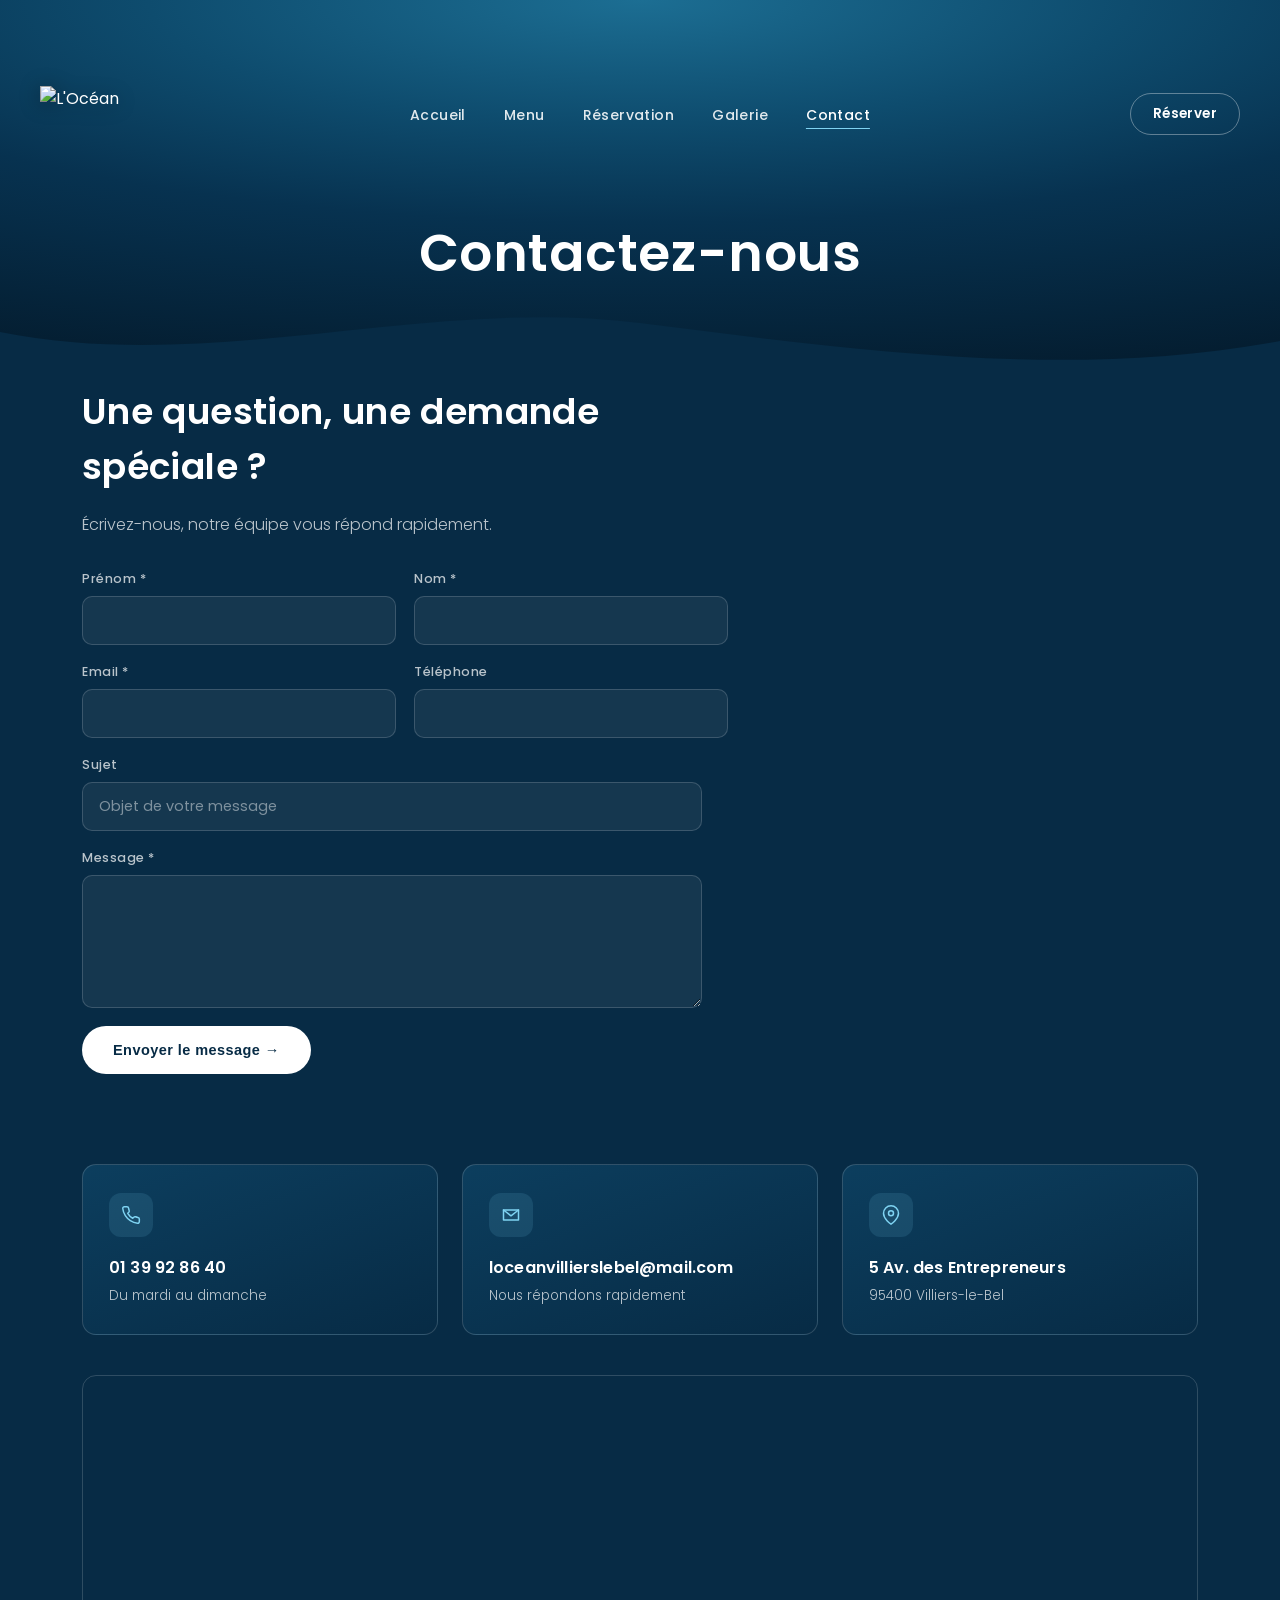
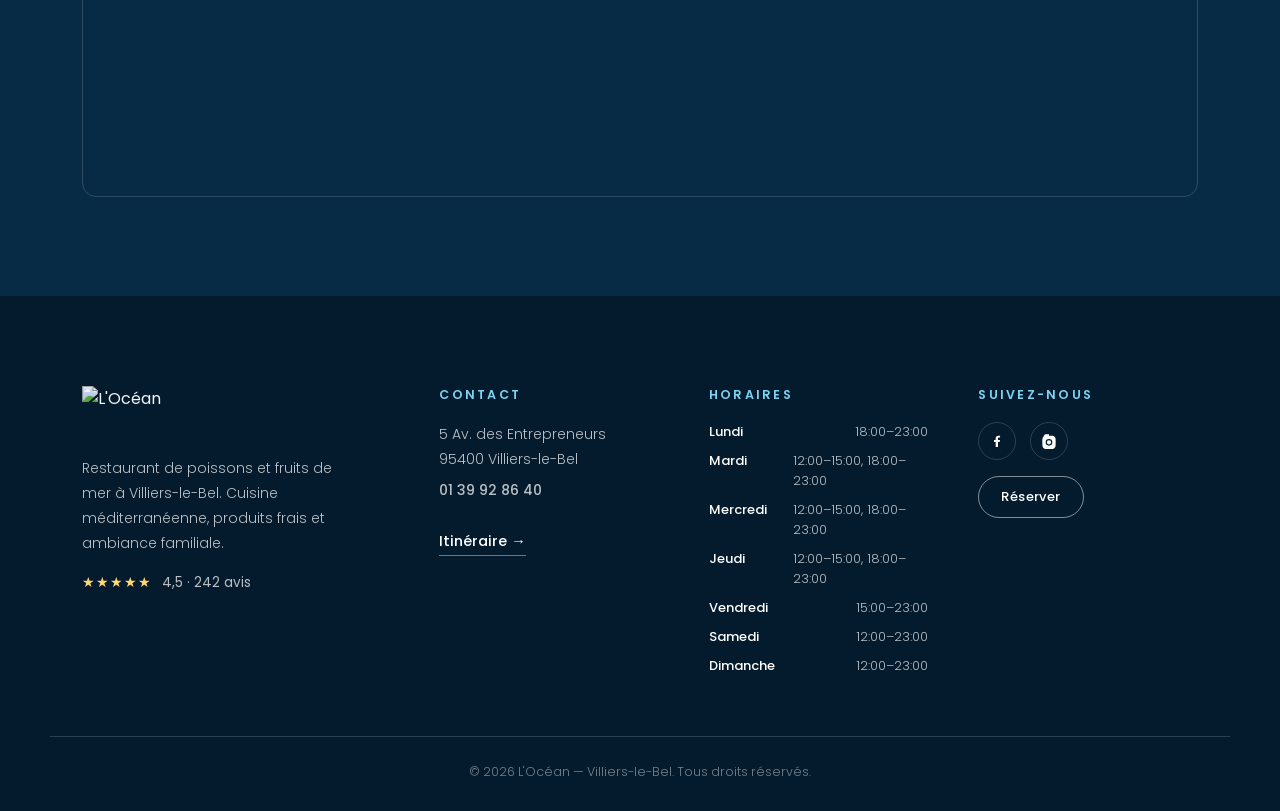
==== contact.html @ edd240ae "Add files via upload" ====
<!DOCTYPE html>
<html lang="fr">
<head>
<meta charset="UTF-8">
<meta name="viewport" content="width=device-width, initial-scale=1.0">
<title>Contact — L'Océan — Restaurant à Villiers-le-Bel</title>
<link rel="preconnect" href="https://fonts.googleapis.com">
<link rel="preconnect" href="https://fonts.gstatic.com" crossorigin>
<link href="https://fonts.googleapis.com/css2?family=Poppins:wght@300;400;500;600;700;800&display=swap" rel="stylesheet">
<link rel="stylesheet" href="style.css">
</head>
<body>

<section class="page-banner page-banner--nav">
	<nav class="navbar">
		<a href="index.html" class="brand">
			<img src="assets/logo.png" alt="L'Océan" class="brand-logo">
		</a>
		<button class="nav-toggle" id="navToggle" aria-label="Ouvrir le menu" aria-expanded="false">
			<span></span><span></span><span></span>
		</button>
		<ul class="nav-links" id="navLinks">
			<li><a href="index.html">Accueil</a></li>
			<li><a href="menu.html">Menu</a></li>
			<li><a href="reservation.html">Réservation</a></li>
			<li><a href="galerie.html">Galerie</a></li>
			<li><a href="contact.html" class="is-active">Contact</a></li>
		</ul>
		<a href="reservation.html" class="btn btn--ghost nav-cta">Réserver</a>
	</nav>

	<div class="container">
		<h1>Contactez-nous</h1>
	</div>
	<svg class="hero-wave" viewBox="0 0 1440 160" preserveAspectRatio="none" aria-hidden="true">
		<path d="M0,64 C240,140 480,0 720,48 C960,96 1200,150 1440,80 L1440,160 L0,160 Z"></path>
	</svg>
</section>

<section class="contact-section">
	<img src="assets/fish-contact.png" alt="" class="contact-fish-img" aria-hidden="true">

	<div class="container contact-wrap">
		<div class="contact-form-col">
			<h2>Une question, une demande spéciale ?</h2>
			<p class="lead">Écrivez-nous, notre équipe vous répond rapidement.</p>

			<form class="contact-form" id="contactForm">
				<div class="form-row">
					<div class="form-field">
						<label for="ctFirstName">Prénom *</label>
						<input type="text" id="ctFirstName" name="firstName" required>
					</div>
					<div class="form-field">
						<label for="ctLastName">Nom *</label>
						<input type="text" id="ctLastName" name="lastName" required>
					</div>
				</div>

				<div class="form-row">
					<div class="form-field">
						<label for="ctEmail">Email *</label>
						<input type="email" id="ctEmail" name="email" required>
					</div>
					<div class="form-field">
						<label for="ctPhone">Téléphone</label>
						<input type="tel" id="ctPhone" name="phone">
					</div>
				</div>

				<div class="form-field">
					<label for="ctSubject">Sujet</label>
					<input type="text" id="ctSubject" name="subject" placeholder="Objet de votre message">
				</div>

				<div class="form-field">
					<label for="ctMessage">Message *</label>
					<textarea id="ctMessage" name="message" rows="5" required></textarea>
				</div>

				<button type="submit" class="btn btn--solid">Envoyer le message →</button>
				<p class="form-note" id="contactNote" hidden>Merci, votre message a bien été envoyé.</p>
			</form>
		</div>
	</div>
</section>

<section class="contact-info">
	<div class="container">
		<div class="contact-info-grid">
			<div class="contact-info-card">
				<div class="contact-info-card__icon">
					<svg viewBox="0 0 24 24" fill="none" stroke="currentColor" stroke-width="1.8" stroke-linecap="round" stroke-linejoin="round"><path d="M22 16.92v3a2 2 0 0 1-2.18 2 19.79 19.79 0 0 1-8.63-3.07 19.5 19.5 0 0 1-6-6 19.79 19.79 0 0 1-3.07-8.67A2 2 0 0 1 4.11 2h3a2 2 0 0 1 2 1.72c.13.96.36 1.9.7 2.81a2 2 0 0 1-.45 2.11L8.09 9.91a16 16 0 0 0 6 6l1.27-1.27a2 2 0 0 1 2.11-.45c.91.34 1.85.57 2.81.7A2 2 0 0 1 22 16.92z"/></svg>
				</div>
				<h4><a href="tel:0139928640">01 39 92 86 40</a></h4>
				<p>Du mardi au dimanche</p>
			</div>

			<div class="contact-info-card">
				<div class="contact-info-card__icon">
					<svg viewBox="0 0 24 24" fill="none" stroke="currentColor" stroke-width="1.8" stroke-linecap="round" stroke-linejoin="round"><path d="M3 6h18v12H3z"/><path d="M3 6l9 7 9-7"/></svg>
				</div>
				<h4><a href="mailto:loceanvillierslebel@mail.com">loceanvillierslebel@mail.com</a></h4>
				<p>Nous répondons rapidement</p>
			</div>

			<div class="contact-info-card">
				<div class="contact-info-card__icon">
					<svg viewBox="0 0 24 24" fill="none" stroke="currentColor" stroke-width="1.8" stroke-linecap="round" stroke-linejoin="round"><path d="M21 10c0 7-9 13-9 13s-9-6-9-13a9 9 0 0 1 18 0z"/><circle cx="12" cy="10" r="3"/></svg>
				</div>
				<h4>5 Av. des Entrepreneurs</h4>
				<p>95400 Villiers-le-Bel</p>
			</div>
		</div>

		<div class="contact-map">
			<iframe
				src="https://www.google.com/maps?q=5+Av.+des+Entrepreneurs+95400+Villiers-le-Bel+L%27Oc%C3%A9an&output=embed"
				loading="lazy"
				referrerpolicy="no-referrer-when-downgrade"
				aria-label="Localisation de L'Océan sur Google Maps"></iframe>
		</div>
	</div>
</section>

<footer class="site-footer">
	<div class="wave-divider wave-divider--top" aria-hidden="true">
		<svg viewBox="0 0 1440 100" preserveAspectRatio="none"><path d="M0,40 C360,110 1080,-10 1440,60 L1440,100 L0,100 Z"></path></svg>
	</div>

	<div class="container footer-grid">
		<div class="footer-col footer-brand">
			<img src="assets/logo.png" alt="L'Océan" class="footer-logo">
			<p>Restaurant de poissons et fruits de mer à Villiers-le-Bel. Cuisine méditerranéenne, produits frais et ambiance familiale.</p>
			<div class="hero-rating hero-rating--footer">
				<span class="stars">★★★★★</span>
				<span>4,5 · 242 avis</span>
			</div>
		</div>

		<div class="footer-col">
			<h4>Contact</h4>
			<p>5 Av. des Entrepreneurs<br>95400 Villiers-le-Bel</p>
			<p><a href="tel:0139928640">01 39 92 86 40</a></p>
			<a class="link-arrow" href="https://www.google.com/maps/search/?api=1&query=5+Av.+des+Entrepreneurs+95400+Villiers-le-Bel+L%27Oc%C3%A9an" target="_blank" rel="noopener">Itinéraire →</a>
		</div>

		<div class="footer-col">
			<h4>Horaires</h4>
			<ul class="hours-list">
				<li><span>Lundi</span><span>18:00–23:00</span></li>
				<li><span>Mardi</span><span>12:00–15:00, 18:00–23:00</span></li>
				<li><span>Mercredi</span><span>12:00–15:00, 18:00–23:00</span></li>
				<li><span>Jeudi</span><span>12:00–15:00, 18:00–23:00</span></li>
				<li><span>Vendredi</span><span>15:00–23:00</span></li>
				<li><span>Samedi</span><span>12:00–23:00</span></li>
				<li><span>Dimanche</span><span>12:00–23:00</span></li>
			</ul>
		</div>

		<div class="footer-col">
			<h4>Suivez-nous</h4>
			<div class="social-row">
				<a href="https://www.facebook.com/p/Locean-Villiers-le-bel-100057273706252/?locale=fr_FR" target="_blank" rel="noopener" aria-label="Facebook">
					<svg viewBox="0 0 24 24" fill="currentColor"><path d="M13.5 21v-7.5h2.5l.5-3h-3V8.3c0-.87.24-1.46 1.5-1.46H16.6V4.14C16.3 4.1 15.3 4 14.1 4c-2.4 0-4.1 1.47-4.1 4.16V10.5H7.5v3H10V21h3.5z"/></svg>
				</a>
				<a href="https://www.instagram.com/locean.restaurant/?hl=fr" target="_blank" rel="noopener" aria-label="Instagram">
					<svg viewBox="0 0 24 24" fill="currentColor"><path d="M12 2c2.7 0 3.05.01 4.12.06 1.07.05 1.8.22 2.43.47.66.26 1.22.6 1.77 1.15.55.55.9 1.11 1.15 1.77.25.63.42 1.36.47 2.43.05 1.07.06 1.42.06 4.12s-.01 3.05-.06 4.12c-.05 1.07-.22 1.8-.47 2.43a4.9 4.9 0 0 1-1.15 1.77 4.9 4.9 0 0 1-1.77 1.15c-.63.25-1.36.42-2.43.47-1.07.05-1.42.06-4.12.06s-3.05-.01-4.12-.06c-1.07-.05-1.8-.22-2.43-.47a4.9 4.9 0 0 1-1.77-1.15 4.9 4.9 0 0 1-1.15-1.77c-.25-.63-.42-1.36-.47-2.43C2.01 15.05 2 14.7 2 12s.01-3.05.06-4.12c.05-1.07.22-1.8.47-2.43.26-.66.6-1.22 1.15-1.77A4.9 4.9 0 0 1 5.45.53C6.08.28 6.81.11 7.88.06 8.95.01 9.3 0 12 0zm0 5a5 5 0 1 0 0 10 5 5 0 0 0 0-10zm0 8.2a3.2 3.2 0 1 1 0-6.4 3.2 3.2 0 0 1 0 6.4zm5.2-8.4a1.2 1.2 0 1 1-2.4 0 1.2 1.2 0 0 1 2.4 0z" transform="translate(0 2)"/></svg>
				</a>
			</div>
			<a class="btn btn--outline btn--small" href="reservation.html">Réserver</a>
		</div>
	</div>

	<div class="footer-bottom container">
		<p>© 2026 L'Océan — Villiers-le-Bel. Tous droits réservés.</p>
	</div>
</footer>

<script src="script.js"></script>
</body>
</html>
---- style.css ----
/* =========================================================
   L'OCÉAN — Design tokens
   ========================================================= */
:root{
  --deep:        #041B2D;   /* fond le plus profond (footer) */
  --dark:        #072B45;   /* fond des sections */
  --mid:         #0C3E5E;   /* fond intermédiaire / cartes */
  --surface:     #124F78;   /* surfaces claires (bordures, cartes hover) */
  --line:        rgba(255,255,255,.16);
  --accent-glow: #7FD3F2;   /* lumière / reflet, utilisé avec parcimonie */
  --white:       #FFFFFF;
  --white-70:    rgba(255,255,255,.72);
  --white-45:    rgba(255,255,255,.45);

  --font: 'Poppins', -apple-system, sans-serif;

  --container: 1180px;
  --radius: 14px;
}

*{ box-sizing: border-box; }
html{ scroll-behavior: smooth; }
body{
  margin:0;
  font-family: var(--font);
  background: var(--dark);
  color: var(--white);
  -webkit-font-smoothing: antialiased;
  overflow-x: hidden;
}
img{ max-width:100%; display:block; }
a{ color: inherit; text-decoration:none; }
ul{ list-style:none; margin:0; padding:0; }
.container{ max-width: var(--container); margin: 0 auto; padding: 0 32px; }

h1,h2,h3,h4{ margin:0; font-weight:600; letter-spacing:.01em; }

.eyebrow{
  font-size: 12.5px;
  letter-spacing: .28em;
  text-transform: uppercase;
  color: var(--accent-glow);
  font-weight: 500;
  margin: 0 0 14px;
}
.eyebrow--center{ text-align:center; }
.center{ text-align:center; margin-left:auto; margin-right:auto; }

/* =========================================================
   BUTTONS
   ========================================================= */
.btn{
  display:inline-flex;
  align-items:center;
  justify-content:center;
  padding: 15px 30px;
  border-radius: 999px;
  font-size: 14.5px;
  font-weight: 600;
  letter-spacing: .03em;
  transition: transform .25s ease, background .25s ease, border-color .25s ease, box-shadow .25s ease;
  border: 1px solid transparent;
  white-space: nowrap;
}
.btn--solid{
  background: var(--white);
  color: var(--dark);
}
.btn--solid:hover{ transform: translateY(-2px); box-shadow: 0 10px 30px rgba(0,0,0,.25); }
.btn--outline{
  border-color: rgba(255,255,255,.5);
  color: var(--white);
}
.btn--outline:hover{ background: rgba(255,255,255,.1); border-color:#fff; }
.btn--ghost{
  border-color: rgba(255,255,255,.35);
  padding: 10px 22px;
  font-size: 13.5px;
}
.btn--ghost:hover{ background: rgba(255,255,255,.12); }
.btn--small{ padding: 10px 22px; font-size: 13px; margin-top: 16px; }

.link-arrow{
  display:inline-block;
  margin-top: 22px;
  font-weight: 600;
  font-size: 14.5px;
  color: var(--white);
  border-bottom: 1px solid rgba(255,255,255,.4);
  padding-bottom: 3px;
  transition: border-color .2s ease, opacity .2s ease;
}
.link-arrow:hover{ border-color: var(--accent-glow); color: var(--accent-glow); }

/* =========================================================
   HERO / SCÈNE MARINE ANIMÉE
   ========================================================= */
.hero{
  position: relative;
  min-height: 100svh;
  display:flex;
  flex-direction:column;
  justify-content:flex-start;
  overflow:hidden;
  background:
    radial-gradient(120% 70% at 50% 0%, #1C6E93 0%, #0E4C6E 32%, #073250 58%, #041D30 100%);
}

.ocean-scene{ position:absolute; inset:0; z-index:0; }

.hero-video{
  position:absolute; inset:0;
  width:100%; height:100%;
  object-fit: cover;
  object-position: center;
}

.hero-video-overlay{
  position:absolute; inset:0;
  background:
    linear-gradient(180deg, rgba(3,25,42,.35) 0%, rgba(4,27,45,.3) 35%, rgba(4,27,45,.6) 62%, var(--dark) 88%, var(--dark) 100%),
    linear-gradient(90deg, rgba(3,20,34,.35), rgba(3,20,34,0) 30%, rgba(3,20,34,0) 70%, rgba(3,20,34,.35));
}

.caustics{
  position:absolute; inset:0;
  background-image:
    radial-gradient(circle at 20% 30%, rgba(255,255,255,.06) 0, transparent 40%),
    radial-gradient(circle at 80% 20%, rgba(255,255,255,.05) 0, transparent 35%),
    radial-gradient(circle at 60% 60%, rgba(255,255,255,.04) 0, transparent 45%),
    radial-gradient(circle at 30% 80%, rgba(255,255,255,.05) 0, transparent 40%);
  background-size: 140% 140%;
  animation: causticsDrift 18s ease-in-out infinite alternate;
  opacity:.7;
  mix-blend-mode: screen;
}
@keyframes causticsDrift{
  0%{ background-position: 0% 0%, 100% 0%, 50% 100%, 0% 100%; }
  100%{ background-position: 10% 15%, 90% 10%, 55% 85%, 15% 90%; }
}

.bubbles{ position:absolute; inset:0; }
.bubbles span{
  position:absolute;
  bottom:-10%;
  width: 8px; height:8px;
  border-radius:50%;
  background: rgba(255,255,255,.35);
  box-shadow: inset -2px -2px 3px rgba(0,0,0,.08);
  animation: rise linear infinite;
}
.bubbles span:nth-child(1){ left:4%;  width:6px; height:6px; animation-duration: 13s; animation-delay: -2s; }
.bubbles span:nth-child(2){ left:12%; width:10px;height:10px;animation-duration: 17s; animation-delay: -6s; }
.bubbles span:nth-child(3){ left:20%; width:5px; height:5px; animation-duration: 11s; animation-delay: -1s; }
.bubbles span:nth-child(4){ left:28%; width:8px; height:8px; animation-duration: 15s; animation-delay: -8s; }
.bubbles span:nth-child(5){ left:35%; width:12px;height:12px;animation-duration: 19s; animation-delay: -3s; }
.bubbles span:nth-child(6){ left:43%; width:6px; height:6px; animation-duration: 12s; animation-delay: -10s; }
.bubbles span:nth-child(7){ left:50%; width:9px; height:9px; animation-duration: 16s; animation-delay: -5s; }
.bubbles span:nth-child(8){ left:58%; width:7px; height:7px; animation-duration: 14s; animation-delay: -7s; }
.bubbles span:nth-child(9){ left:65%; width:11px;height:11px;animation-duration: 18s; animation-delay: -4s; }
.bubbles span:nth-child(10){left:72%; width:5px; height:5px; animation-duration: 10s; animation-delay: -9s; }
.bubbles span:nth-child(11){left:79%; width:8px; height:8px; animation-duration: 15s; animation-delay: -1s; }
.bubbles span:nth-child(12){left:86%; width:6px; height:6px; animation-duration: 13s; animation-delay: -11s; }
.bubbles span:nth-child(13){left:93%; width:10px;height:10px;animation-duration: 17s; animation-delay: -6s; }
.bubbles span:nth-child(14){left:8%;  width:4px; height:4px; animation-duration: 9s;  animation-delay: -3s; }
.bubbles span:nth-child(15){left:47%; width:5px; height:5px; animation-duration: 20s; animation-delay: -12s;}
.bubbles span:nth-child(16){left:62%; width:6px; height:6px; animation-duration: 12s; animation-delay: -2s; }
.bubbles span:nth-child(17){left:90%; width:7px; height:7px; animation-duration: 16s; animation-delay: -8s; }
.bubbles span:nth-child(18){left:24%; width:9px; height:9px; animation-duration: 14s; animation-delay: -5s; }
@keyframes rise{
  0%{ transform: translateY(0) translateX(0); opacity:0; }
  10%{ opacity:.5; }
  90%{ opacity:.35; }
  100%{ transform: translateY(-110vh) translateX(20px); opacity:0; }
}

.hero-wave{
  position:absolute; left:0; right:0; bottom:-2px; width:100%; height:110px;
  fill: var(--dark);
}
.hero .hero-wave{ display:none; }

@media (prefers-reduced-motion: reduce){
  .caustics, .bubbles span{ animation: none; }
  .hero-video{ display:none; }
}

/* NAVBAR */
.navbar{
  position: relative;
  z-index: 5;
  display:flex;
  align-items:center;
  justify-content:space-between;
  padding: 22px 40px;
}
.brand-logo{ height: 56px; width:auto; filter: drop-shadow(0 2px 10px rgba(0,0,0,.35)); }
.nav-links{
  display:flex;
  gap: 38px;
  align-items:center;
  position:absolute;
  left:50%; transform:translateX(-50%);
}
.nav-links a{
  font-size: 14px;
  font-weight: 500;
  letter-spacing:.03em;
  opacity:.88;
  position:relative;
  padding-bottom:4px;
}
.nav-links a::after{
  content:'';
  position:absolute; left:0; right:0; bottom:0;
  height:1px; background: var(--white);
  transform: scaleX(0); transform-origin:left;
  transition: transform .25s ease;
}
.nav-links a:hover{ opacity:1; }
.nav-links a:hover::after{ transform: scaleX(1); }
.nav-links a.is-active{ opacity:1; }
.nav-links a.is-active::after{ transform: scaleX(1); background: var(--accent-glow); }

.nav-toggle{
  display:none;
  flex-direction:column;
  gap:5px;
  background:none;
  border:none;
  cursor:pointer;
  padding: 6px;
}
.nav-toggle span{ width:24px; height:2px; background:#fff; border-radius:2px; }

/* HERO CONTENT */
.hero-content{
  position:relative; z-index:4;
  flex:1;
  display:flex;
  flex-direction:column;
  align-items:center;
  justify-content:center;
  text-align:center;
  padding: 30px 24px 100px;
}
.hero-content h1{
  font-size: clamp(34px, 5.6vw, 64px);
  line-height:1.12;
  font-weight: 600;
  max-width: 900px;
  margin: 0 0 22px;
  text-shadow: 0 4px 30px rgba(0,0,0,.25);
}
.hero-text{
  max-width: 560px;
  font-size: 16.5px;
  line-height:1.7;
  color: var(--white-70);
  font-weight:300;
  margin: 0 0 34px;
}
.hero-actions{ display:flex; gap:16px; flex-wrap:wrap; justify-content:center; margin-bottom: 30px; }
.hero-rating{
  display:flex; align-items:center; gap:10px;
  font-size: 13.5px;
  color: var(--white-70);
  font-weight:400;
}
.hero-rating .stars{ color:#FFD873; letter-spacing:1px; font-size:14px; }
.hero-rating .dot{ opacity:.5; }

.scroll-cue{
  position:absolute; bottom:28px; left:50%; transform:translateX(-50%);
  z-index:4;
  width:26px; height:42px;
  border:2px solid rgba(255,255,255,.5);
  border-radius:20px;
}
.scroll-cue span{
  position:absolute; top:8px; left:50%; transform:translateX(-50%);
  width:4px; height:4px; border-radius:50%; background:#fff;
  animation: scrollDot 1.8s ease-in-out infinite;
}
@keyframes scrollDot{
  0%{ transform: translate(-50%,0); opacity:1; }
  70%{ opacity:0; }
  100%{ transform: translate(-50%,14px); opacity:0; }
}

/* =========================================================
   DÉCOUVRIR
   ========================================================= */
.discover{ background: var(--dark); margin-top:-2px; padding: 90px 0 100px; }

.discover__intro{
  position:relative;
  text-align:center;
  max-width: 720px;
  margin: 0 auto 64px;
}
.discover__intro h2{ font-size: clamp(26px,3.4vw,38px); }
.discover__text{ margin-top: 16px; }

/* poissons décoratifs */
.discover__fish{
  position:absolute;
  width:auto;
  filter: drop-shadow(0 14px 24px rgba(0,0,0,.4));
}
.discover__fish--1{ height:104px; top:-62px; left:-108px; transform: rotate(-6deg); }
.discover__fish--2{ height:62px; top:60px; left:-134px; transform: rotate(4deg); }
.discover__fish--3{ height:128px; top:-54px; right:-108px; transform: rotate(6deg) scaleX(-1); }

.discover-grid{
  display:grid;
  grid-template-columns: repeat(3, 1fr);
  gap: 26px;
}
.discover-card{
  position:relative;
  display:flex;
  align-items:flex-end;
  aspect-ratio: 4/3.4;
  border-radius: var(--radius);
  overflow:hidden;
  background: linear-gradient(160deg, var(--mid), var(--dark));
  border: 1px dashed rgba(255,255,255,.25);
  box-shadow: 0 25px 50px -15px rgba(0,0,0,.5);
  transition: transform .3s ease, border-color .3s ease;
}
.discover-card:hover{ transform: translateY(-4px); border-color: rgba(255,255,255,.5); }
.discover-card__label{
  position:relative;
  z-index:1;
  padding: 22px 22px;
  font-size: 16px;
  font-weight: 600;
  color: #fff;
}

/* =========================================================
   WAVE DIVIDERS
   ========================================================= */
.wave-divider{ position:relative; line-height:0; margin-top:-1px; }
.wave-divider svg{ width:100%; height:70px; display:block; }
.wave-divider--top svg{ fill: var(--dark); }

/* =========================================================
   ABOUT / SPLIT
   ========================================================= */
.about{ background: var(--dark); padding-top: 10px; }
.about__intro{ text-align:center; max-width: 820px; padding-top: 30px; padding-bottom: 70px; }
.about__intro h2{ font-size: clamp(26px,3.4vw,38px); margin-bottom:22px; }
.lead{ font-size:16px; line-height:1.85; color: var(--white-70); font-weight:300; }

.split{
  display:grid;
  grid-template-columns: 1.05fr .95fr .8fr;
  gap: 50px;
  align-items:start;
  padding-bottom: 110px;
}
.split__media img{
  border-radius: var(--radius);
  width:100%;
  aspect-ratio: 4/3.1;
  object-fit:cover;
  box-shadow: 0 30px 60px -20px rgba(0,0,0,.5);
}
.split__caption{ font-size:13px; color: var(--white-45); margin-top:14px; font-weight:300; }

.split__text h3{ font-size: 22px; margin-bottom:18px; }
.split__text p{ font-size:15px; line-height:1.8; color: var(--white-70); font-weight:300; margin:0 0 16px; }

.split__info{
  background: linear-gradient(160deg, var(--mid), var(--dark));
  border: 1px solid var(--line);
  border-radius: var(--radius);
  padding: 34px 30px;
  display:flex;
  flex-direction:column;
  gap: 28px;
}
.info-block h4{
  font-size: 12.5px;
  letter-spacing:.18em;
  text-transform:uppercase;
  color: var(--accent-glow);
  margin-bottom: 12px;
  font-weight:600;
}
.info-block p{ margin:0 0 6px; font-size:14px; color: var(--white-70); font-weight:300; }
.info-phone{ font-size:17px; font-weight:600; color:#fff; }
.tag-list{ display:flex; flex-direction:column; gap:8px; }
.tag-list li{ font-size:14px; color: var(--white-70); font-weight:300; padding-left:18px; position:relative; }
.tag-list li::before{ content:'—'; position:absolute; left:0; color: var(--accent-glow); }

.social-row{ display:flex; gap:14px; }
.social-row a{
  width:38px; height:38px;
  display:flex; align-items:center; justify-content:center;
  border:1px solid var(--line);
  border-radius:50%;
  transition: background .2s ease, transform .2s ease;
}
.social-row a svg{ width:16px; height:16px; }
.social-row a:hover{ background: rgba(255,255,255,.12); transform: translateY(-2px); }

/* =========================================================
   FORMULAIRES (réservation / contact)
   ========================================================= */
.form-row{ display:grid; grid-template-columns: 1fr 1fr; gap:18px; }
.form-row--3{ grid-template-columns: 1fr 1fr 1fr; }
.form-field{ display:flex; flex-direction:column; gap:8px; margin-bottom:18px; }
.form-field label{
  font-size: 12.5px;
  letter-spacing:.04em;
  color: var(--white-70);
  font-weight:500;
}
.form-field input,
.form-field select,
.form-field textarea{
  background: rgba(255,255,255,.06);
  border: 1px solid var(--line);
  border-radius: 10px;
  padding: 13px 16px;
  color: #fff;
  font-family: var(--font);
  font-size: 14.5px;
  outline: none;
  transition: border-color .2s ease, background .2s ease;
}
.form-field input::placeholder,
.form-field textarea::placeholder{ color: var(--white-45); }
.form-field input:focus,
.form-field select:focus,
.form-field textarea:focus{ border-color: var(--accent-glow); background: rgba(255,255,255,.09); }
.form-field textarea{ resize: vertical; min-height: 100px; }
.form-field select{ appearance: none; cursor:pointer; }
.form-field select option{ background: var(--mid); color:#fff; }
.form-note{ margin-top:16px; font-size:14px; color: var(--accent-glow); font-weight:500; }
.form-note[hidden]{ display:none; }

/* =========================================================
   RÉSERVATION (page dédiée)
   ========================================================= */
.reservation-page{ position:relative; background: var(--dark); padding: 70px 0 20px; overflow:hidden; }
.reservation-intro{ max-width:640px; margin:0 auto 44px; position:relative; z-index:1; }
.reservation-intro h2{ font-size: clamp(26px,3.2vw,36px); margin: 10px 0 16px; }
.reservation-form{
  position:relative; z-index:1;
  max-width: 820px;
  margin: 0 auto;
  background: linear-gradient(160deg, var(--mid), var(--dark));
  border: 1px solid var(--line);
  border-radius: var(--radius);
  padding: 40px;
}
.reservation-submit{ width:100%; margin-top:6px; }

.contact-strip-section{ background: var(--dark); }

/* =========================================================
   CONTACT
   ========================================================= */
.contact-section{ position:relative; background: var(--dark); padding-bottom: 50px; overflow:hidden; }
.contact-wrap{ position:relative; z-index:1; }
.contact-form-col{ max-width: 620px; }
.contact-form-col h2{ font-size: clamp(26px,3.2vw,36px); margin: 0 0 14px; }
.contact-form-col .lead{ margin-bottom: 30px; }

/* bloc infos (téléphone / email / adresse) + carte */
.contact-info{ background: var(--dark); padding: 40px 0 100px; }
.contact-info-grid{
  display:grid;
  grid-template-columns: repeat(3, 1fr);
  gap: 24px;
  margin-bottom: 40px;
}
.contact-info-card{
  background: linear-gradient(160deg, var(--mid), var(--dark));
  border: 1px solid var(--line);
  border-radius: var(--radius);
  padding: 28px 26px;
}
.contact-info-card__icon{
  width:44px; height:44px;
  border-radius:12px;
  display:flex; align-items:center; justify-content:center;
  background: rgba(127,211,242,.12);
  margin-bottom: 18px;
}
.contact-info-card__icon svg{ width:20px; height:20px; color: var(--accent-glow); }
.contact-info-card h4{ font-size:16px; margin:0 0 6px; font-weight:600; }
.contact-info-card h4 a{ color:#fff; }
.contact-info-card h4 a:hover{ color: var(--accent-glow); }
.contact-info-card p{ margin:0; font-size:13.5px; color: var(--white-70); font-weight:300; }

.contact-map{
  border-radius: var(--radius);
  overflow:hidden;
  border: 1px solid var(--line);
}
.contact-map iframe{
  display:block;
  width:100%;
  height:420px;
  border:0;
  filter: invert(92%) hue-rotate(180deg) contrast(90%) brightness(95%);
}

/* poisson décoratif, collé au bord droit de la section */
.contact-fish-img{
  position:absolute;
  right:0;
  top:50%;
  transform: translateY(-50%);
  height: 78%;
  max-height: 560px;
  width:auto;
  pointer-events:none;
  user-select:none;
}

/* =========================================================
   GALERIE
   ========================================================= */
.gallery{ background: var(--dark); padding-bottom: 100px; }
.gallery h2{ font-size: clamp(24px,3vw,34px); margin-bottom: 46px; }
.gallery-grid{
  display:grid;
  grid-template-columns: repeat(3, 1fr);
  gap: 26px;
}
.gallery-grid figure{ margin:0; cursor: zoom-in; }
.gallery-grid img{
  border-radius: var(--radius);
  aspect-ratio: 3/3.6;
  object-fit:cover;
  width:100%;
  transition: transform .5s ease;
}
.gallery-grid figure:hover img{ transform: scale(1.04); }
.gallery-grid figcaption{
  margin-top:14px;
  font-size:13.5px;
  color: var(--white-70);
  font-weight:300;
  text-align:center;
}

/* lightbox */
.lightbox{
  position:fixed; inset:0; z-index:100;
  display:flex; align-items:center; justify-content:center;
  padding: 60px 24px;
  background: rgba(2,14,24,.92);
  opacity:0; pointer-events:none;
  transition: opacity .25s ease;
}
.lightbox.is-open{ opacity:1; pointer-events:auto; }
.lightbox__img{
  max-width:min(880px,88vw);
  max-height:80vh;
  border-radius: var(--radius);
  box-shadow: 0 30px 80px rgba(0,0,0,.6);
}
.lightbox__caption{
  position:absolute; bottom:30px; left:50%; transform:translateX(-50%);
  font-size:13.5px; color: var(--white-70);
}
.lightbox__close,
.lightbox__prev,
.lightbox__next{
  position:absolute;
  width:44px; height:44px;
  border-radius:50%;
  border:1px solid rgba(255,255,255,.4);
  background: rgba(255,255,255,.08);
  color:#fff;
  font-size:20px;
  display:flex; align-items:center; justify-content:center;
  cursor:pointer;
  transition: background .2s ease;
}
.lightbox__close:hover,
.lightbox__prev:hover,
.lightbox__next:hover{ background: rgba(255,255,255,.18); }
.lightbox__close{ top:24px; right:24px; }
.lightbox__prev,
.lightbox__next{ top:50%; transform: translateY(-50%); }
.lightbox__prev{ left:20px; }
.lightbox__next{ right:20px; }

/* =========================================================
   FOOTER
   ========================================================= */
.site-footer{ background: var(--deep); padding-bottom: 30px; }
.site-footer .wave-divider--top svg{ fill: var(--deep); }

.footer-grid{
  display:grid;
  grid-template-columns: 1.4fr 1fr 1fr 1fr;
  gap: 50px;
  padding-top: 20px;
  padding-bottom: 60px;
  border-bottom: 1px solid var(--line);
}
.footer-logo{ height:52px; width:auto; margin-bottom:18px; opacity:.95; }
.footer-brand p{ font-size:14px; color: var(--white-45); line-height:1.7; font-weight:300; max-width:280px; }
.hero-rating--footer{ margin-top:16px; }

.footer-col h4{
  font-size: 12.5px;
  letter-spacing:.18em;
  text-transform:uppercase;
  color: var(--accent-glow);
  margin-bottom: 18px;
  font-weight:600;
}
.footer-col p{ font-size:14px; color: var(--white-70); line-height:1.8; font-weight:300; margin:0 0 6px; }
.footer-col a{ font-weight:500; }
.footer-col a:hover{ color: var(--accent-glow); }

.hours-list{ display:flex; flex-direction:column; gap:9px; }
.hours-list li{ display:flex; justify-content:space-between; gap: 14px; font-size:13px; color: var(--white-70); font-weight:300; }
.hours-list li span:first-child{ color:#fff; font-weight:500; min-width:70px; }

.footer-bottom{ padding-top: 26px; text-align:center; }
.footer-bottom p{ font-size:12.5px; color: var(--white-45); font-weight:300; margin:0; }

/* =========================================================
   PAGE MENU
   ========================================================= */
.menu-page{ background: var(--dark); padding: 90px 0 100px; }
.menu-page__intro{ max-width:720px; margin:0 auto 60px; }
.menu-categories{
  display:grid;
  grid-template-columns: 1fr 1fr;
  gap: 30px;
  margin-bottom: 60px;
}
.menu-cat{
  background: linear-gradient(160deg, var(--mid), var(--dark));
  border: 1px solid var(--line);
  border-radius: var(--radius);
  padding: 32px 30px;
}
.menu-cat h3{ font-size: 19px; margin: 0 0 6px; }
.menu-cat__tag{ font-size:12px; letter-spacing:.1em; text-transform:uppercase; color: var(--accent-glow); font-weight:600; margin: 0 0 18px; }
.menu-cat ul{ display:flex; flex-direction:column; gap:13px; }
.menu-cat li{
  display:flex;
  justify-content:space-between;
  gap: 16px;
  font-size:14.5px;
  color: var(--white-70);
  font-weight:300;
  padding-bottom:13px;
  border-bottom: 1px dashed var(--line);
}
.menu-cat li:last-child{ border-bottom:none; padding-bottom:0; }
.menu-cat li span:first-child{ color:#fff; font-weight:500; }
.menu-cat li span:last-child{ white-space:nowrap; color: var(--white-45); font-size:13px; }
.menu-note{
  text-align:center;
  max-width:600px;
  margin:0 auto;
  padding: 34px 30px;
  background: rgba(255,255,255,.04);
  border: 1px solid var(--line);
  border-radius: var(--radius);
}
.menu-note p{ margin:0 0 16px; font-size:14.5px; color: var(--white-70); font-weight:300; }

/* =========================================================
   SITE-HEADER + PAGE-BANNER (pages secondaires)
   ========================================================= */
.site-header{ background: var(--deep); border-bottom: 1px solid var(--line); }
.site-header .navbar{ padding: 18px 40px; }

/* navbar transparente, superposée à la bannière (comme sur l'accueil) */
.page-banner--nav{ padding-top:0; }
.page-banner--nav .navbar{ position:relative; z-index:5; padding: 22px 40px; }
.page-banner--nav .container{ padding-top: 50px; }

.page-banner{
  position:relative;
  overflow:hidden;
  text-align:center;
  padding: 64px 0 92px;
  background: radial-gradient(120% 100% at 50% 0%, #1C6E93 0%, #0E4C6E 32%, #073250 58%, #041D30 100%);
}
.page-banner .hero-wave{ position:absolute; left:0; right:0; bottom:-2px; width:100%; height:90px; fill: var(--dark); z-index:1; }
.breadcrumb{
  position:relative; z-index:2;
  font-size:13px;
  color: var(--white-45);
  margin: 0 0 14px;
  letter-spacing:.03em;
}
.breadcrumb a{ color: var(--white-70); }
.breadcrumb a:hover{ color: var(--accent-glow); }
.breadcrumb span{ margin: 0 8px; opacity:.5; }
.page-banner h1{ position:relative; z-index:2; font-size: clamp(32px,5vw,52px); }

/* poissons décoratifs en fond de page (réservation) */
.page-fish{
  position:absolute;
  top:0; bottom:0;
  width: 360px;
  max-width: 30vw;
  object-fit: contain;
  object-position: top center;
  opacity:.12;
  pointer-events:none;
  z-index:0;
}
.page-fish--left{ left:-40px; }
.page-fish--right{ right:-40px; transform: scaleX(-1); }

/* mini bloc "nous contacter" (bas de page réservation) */
.contact-strip{
  display:grid;
  grid-template-columns: repeat(3, 1fr);
  gap: 30px;
  text-align:center;
  padding: 70px 0 100px;
}
.contact-strip__item{ display:flex; flex-direction:column; align-items:center; gap:14px; }
.contact-strip__icon{
  width:56px; height:56px;
  border-radius:50%;
  display:flex; align-items:center; justify-content:center;
  background: linear-gradient(160deg, var(--mid), var(--dark));
  border: 1px solid var(--line);
}
.contact-strip__icon svg{ width:22px; height:22px; color: var(--accent-glow); }
.contact-strip h4{ font-size:15px; margin:0; }
.contact-strip p{ margin:0; font-size:14px; color: var(--white-70); font-weight:300; }
.contact-strip a{ color: var(--white-70); }
.contact-strip a:hover{ color: var(--accent-glow); }

/* =========================================================
   RESPONSIVE
   ========================================================= */
@media (max-width: 980px){
  .split{ grid-template-columns: 1fr; }
  .footer-grid{ grid-template-columns: 1fr 1fr; }
  .discover__fish{ display:none; }
  .contact-fish-img{ display:none; }
  .page-fish{ display:none; }
  .contact-strip{ grid-template-columns: 1fr; gap: 40px; }
  .menu-categories{ grid-template-columns: 1fr; }
}

@media (max-width: 760px){
  .navbar{ padding: 18px 20px; }
  .brand-logo{ height:46px; }
  .nav-toggle{ display:flex; }
  .nav-links{
    position:fixed; top:0; right:0;
    height:100vh; width: min(78vw, 320px);
    background: var(--deep);
    flex-direction:column;
    justify-content:center;
    gap: 28px;
    transform: translateX(100%);
    transition: transform .35s ease;
    z-index: 20;
  }
  .nav-links.is-open{ transform: translateX(0); }
  .nav-cta{ display:none; }
  .hero-content{ padding: 20px 20px 90px; }
  .hero-actions{ flex-direction:column; width:100%; }
  .hero-actions .btn{ width:100%; }
  .discover-grid{ grid-template-columns: 1fr; }
  .gallery-grid{ grid-template-columns: 1fr; }
  .footer-grid{ grid-template-columns: 1fr; gap:36px; }
  .container{ padding: 0 22px; }
  .form-row,
  .form-row--3{ grid-template-columns: 1fr; }
  .reservation-form{ padding: 26px 22px; }
  .lightbox__prev,
  .lightbox__next{ width:38px; height:38px; font-size:16px; }
  .lightbox__prev{ left:10px; }
  .lightbox__next{ right:10px; }
  .site-header .navbar{ padding: 18px 20px; }
  .page-banner{ padding: 46px 0 70px; }
}
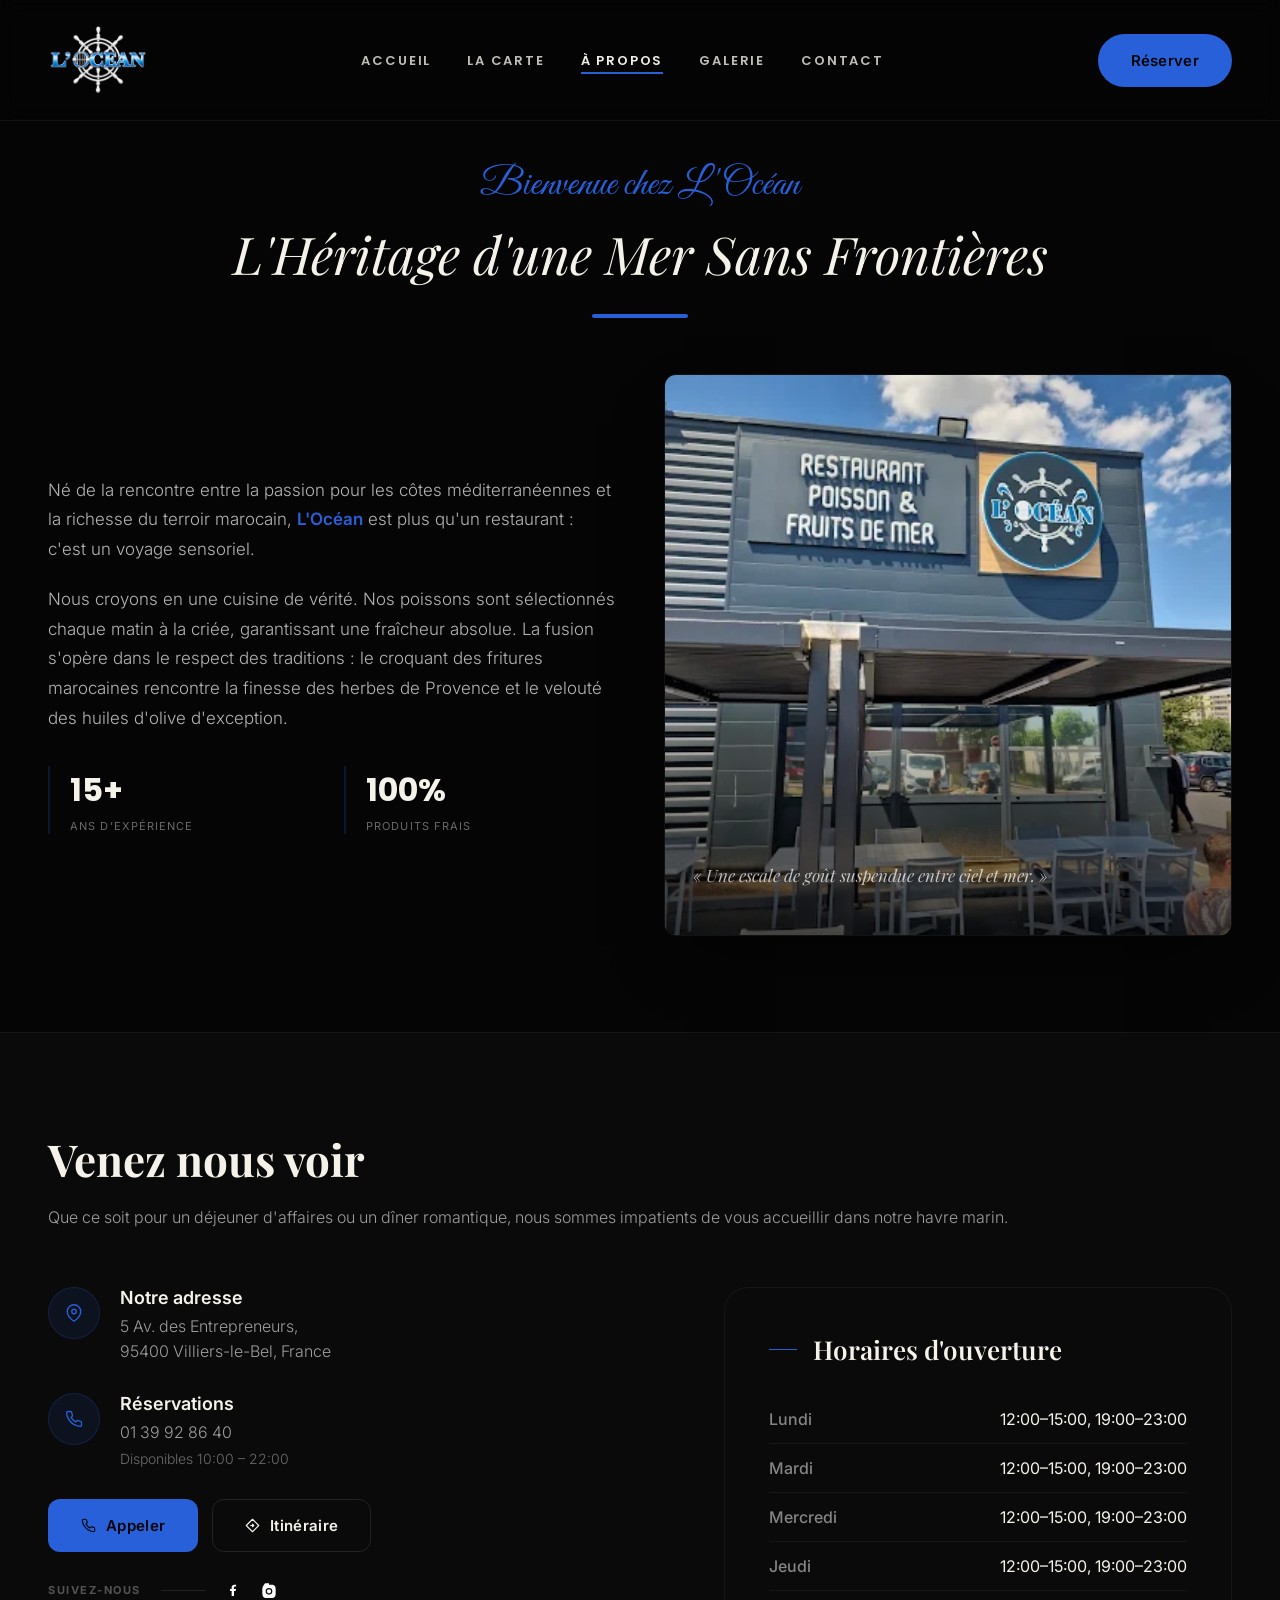
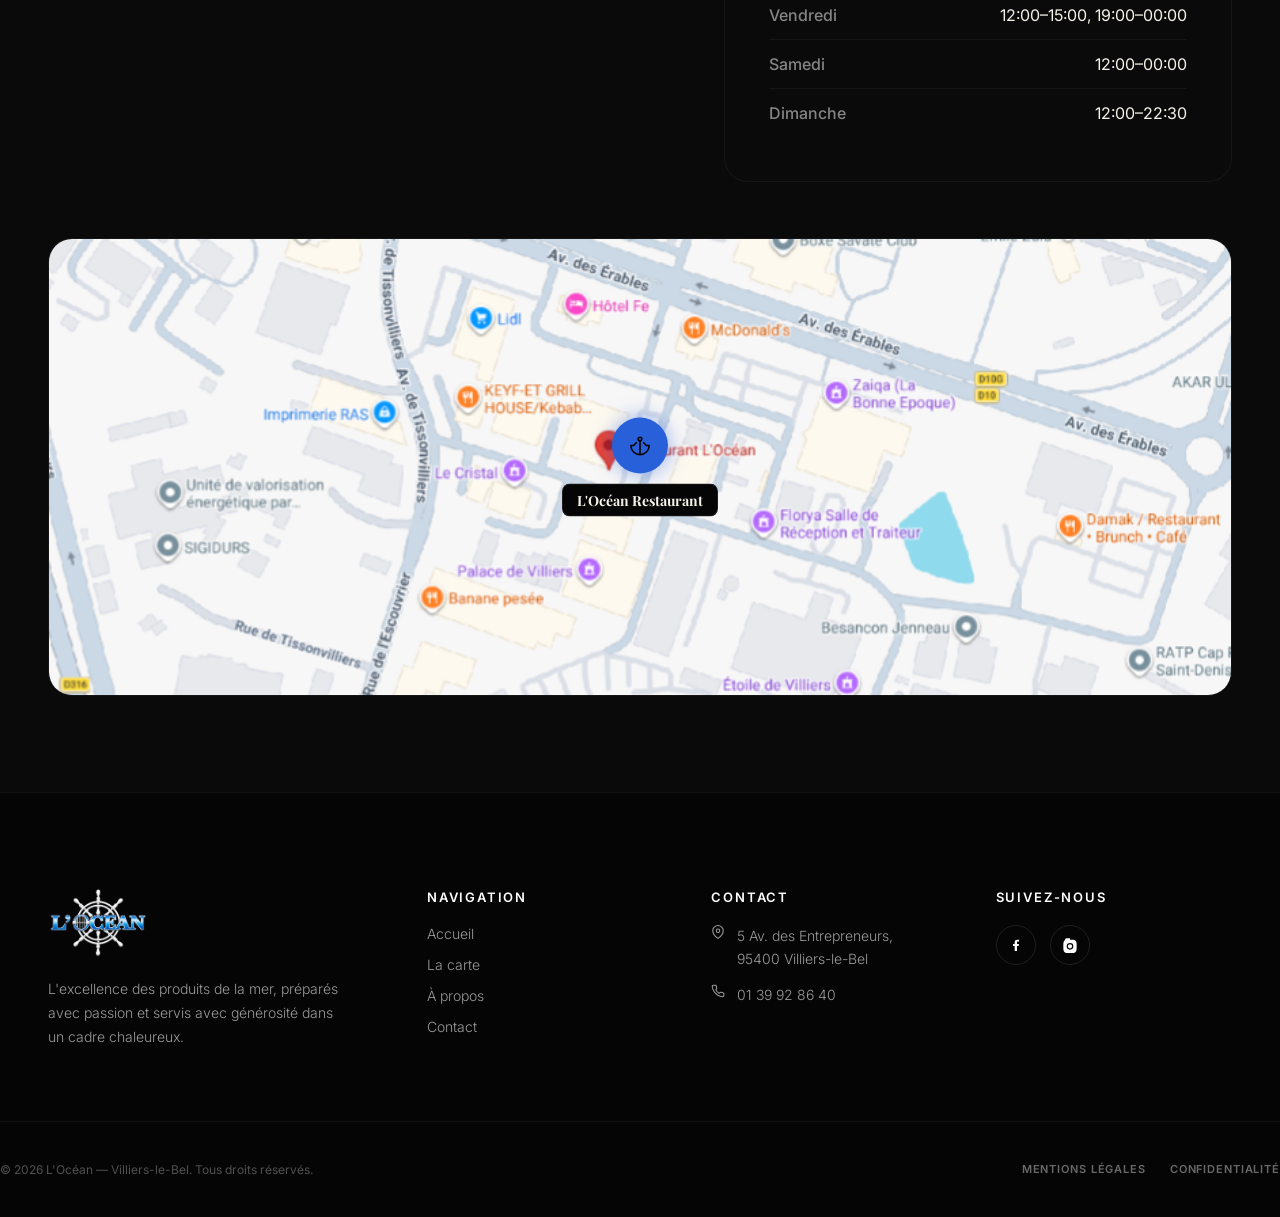
==== commit 716c741e: "Rebuild site with dark theme design from Figma Replaces the light ocean-blue theme with the dark, ed" ====
--- a/contact.html
+++ b/contact.html
@@ -1,182 +1,176 @@
 <!DOCTYPE html>
 <html lang="fr">
+
 <head>
-<meta charset="UTF-8">
-<meta name="viewport" content="width=device-width, initial-scale=1.0">
-<title>Contact — L'Océan — Restaurant à Villiers-le-Bel</title>
-<link rel="preconnect" href="https://fonts.googleapis.com">
-<link rel="preconnect" href="https://fonts.gstatic.com" crossorigin>
-<link href="https://fonts.googleapis.com/css2?family=Poppins:wght@300;400;500;600;700;800&display=swap" rel="stylesheet">
-<link rel="stylesheet" href="style.css">
+	<meta charset="UTF-8">
+	<meta name="viewport" content="width=device-width, initial-scale=1.0">
+	<title>À propos &amp; Contact — L'Océan — Restaurant à Villiers-le-Bel</title>
+	<link rel="preconnect" href="https://fonts.googleapis.com">
+	<link rel="preconnect" href="https://fonts.gstatic.com" crossorigin>
+	<link href="https://fonts.googleapis.com/css2?family=Playfair+Display:ital,wght@0,400;0,500;0,600;0,700;1,400;1,500;1,600;1,700&family=Great+Vibes&family=Inter:wght@300;400;500;600;700&family=Poppins:wght@400;500;600;700&display=swap" rel="stylesheet">
+	<link rel="stylesheet" href="style.css">
 </head>
+
 <body>
 
-<section class="page-banner page-banner--nav">
-	<nav class="navbar">
-		<a href="index.html" class="brand">
-			<img src="assets/logo.png" alt="L'Océan" class="brand-logo">
-		</a>
-		<button class="nav-toggle" id="navToggle" aria-label="Ouvrir le menu" aria-expanded="false">
-			<span></span><span></span><span></span>
-		</button>
-		<ul class="nav-links" id="navLinks">
-			<li><a href="index.html">Accueil</a></li>
-			<li><a href="menu.html">Menu</a></li>
-			<li><a href="reservation.html">Réservation</a></li>
-			<li><a href="galerie.html">Galerie</a></li>
-			<li><a href="contact.html" class="is-active">Contact</a></li>
-		</ul>
-		<a href="reservation.html" class="btn btn--ghost nav-cta">Réserver</a>
-	</nav>
+	<header class="navbar" id="navbar">
+		<div class="navbar__inner">
+			<a href="index.html" class="brand">
+				<img src="assets/logo.png" alt="L'Océan" class="brand-logo">
+			</a>
+			<button class="nav-toggle" id="navToggle" aria-label="Ouvrir le menu" aria-expanded="false">
+				<span></span><span></span><span></span>
+			</button>
+			<ul class="nav-links" id="navLinks">
+				<li><a href="index.html">Accueil</a></li>
+				<li><a href="menu.html">La carte</a></li>
+				<li><a href="contact.html" class="is-active">À propos</a></li>
+				<li><a href="galerie.html">Galerie</a></li>
+				<li><a href="contact.html#contact">Contact</a></li>
+			</ul>
+			<a href="reservation.html" class="btn btn--solid">Réserver</a>
+		</div>
+	</header>
 
-	<div class="container">
-		<h1>Contactez-nous</h1>
-	</div>
-	<svg class="hero-wave" viewBox="0 0 1440 160" preserveAspectRatio="none" aria-hidden="true">
-		<path d="M0,64 C240,140 480,0 720,48 C960,96 1200,150 1440,80 L1440,160 L0,160 Z"></path>
-	</svg>
-</section>
+	<main class="page-shell">
 
-<section class="contact-section">
-	<img src="assets/fish-contact.png" alt="" class="contact-fish-img" aria-hidden="true">
+		<!-- ================= À PROPOS ================= -->
+		<section class="about-section" id="about">
+			<div class="container">
+				<div class="about-intro">
+					<span class="script">Bienvenue chez L'Océan</span>
+					<h1>L'Héritage d'une Mer Sans Frontières</h1>
+					<div class="rule"></div>
+				</div>
 
-	<div class="container contact-wrap">
-		<div class="contact-form-col">
-			<h2>Une question, une demande spéciale ?</h2>
-			<p class="lead">Écrivez-nous, notre équipe vous répond rapidement.</p>
+				<div class="about-grid">
+					<div>
+						<p>Né de la rencontre entre la passion pour les côtes méditerranéennes et la richesse du terroir marocain, <strong>L'Océan</strong> est plus qu'un restaurant : c'est un voyage sensoriel.</p>
+						<p>Nous croyons en une cuisine de vérité. Nos poissons sont sélectionnés chaque matin à la criée, garantissant une fraîcheur absolue. La fusion s'opère dans le respect des traditions : le croquant des fritures marocaines rencontre la finesse des herbes de Provence et le velouté des huiles d'olive d'exception.</p>
+						<div class="about-stats">
+							<div class="about-stat">
+								<b>15+</b>
+								<span>Ans d'expérience</span>
+							</div>
+							<div class="about-stat">
+								<b>100%</b>
+								<span>Produits frais</span>
+							</div>
+						</div>
+					</div>
+					<div class="about-photo">
+						<img src="assets/about-storefront.png" alt="Façade du restaurant L'Océan à Villiers-le-Bel">
+						<p class="about-photo-quote">« Une escale de goût suspendue entre ciel et mer. »</p>
+					</div>
+				</div>
+			</div>
+		</section>
 
-			<form class="contact-form" id="contactForm">
-				<div class="form-row">
-					<div class="form-field">
-						<label for="ctFirstName">Prénom *</label>
-						<input type="text" id="ctFirstName" name="firstName" required>
+		<!-- ================= VENEZ NOUS VOIR / CONTACT ================= -->
+		<section class="visit-section" id="contact">
+			<div class="container">
+				<div class="visit-head">
+					<h2>Venez nous voir</h2>
+					<p class="lead">Que ce soit pour un déjeuner d'affaires ou un dîner romantique, nous sommes impatients de vous accueillir dans notre havre marin.</p>
+				</div>
+
+				<div class="visit-grid">
+					<div>
+						<div class="visit-item">
+							<span class="visit-item__icon"><svg class="icon" viewBox="0 0 24 24" stroke="currentColor" stroke-width="1.8" stroke-linecap="round" stroke-linejoin="round" fill="none"><path d="M21 10c0 7-9 13-9 13s-9-6-9-13a9 9 0 0 1 18 0z"/><circle cx="12" cy="10" r="3"/></svg></span>
+							<div>
+								<h4>Notre adresse</h4>
+								<p>5 Av. des Entrepreneurs,<br>95400 Villiers-le-Bel, France</p>
+							</div>
+						</div>
+						<div class="visit-item">
+							<span class="visit-item__icon"><svg class="icon" viewBox="0 0 24 24" stroke="currentColor" stroke-width="1.8" stroke-linecap="round" stroke-linejoin="round" fill="none"><path d="M22 16.92v3a2 2 0 0 1-2.18 2 19.79 19.79 0 0 1-8.63-3.07 19.5 19.5 0 0 1-6-6 19.79 19.79 0 0 1-3.07-8.67A2 2 0 0 1 4.11 2h3a2 2 0 0 1 2 1.72c.13.96.36 1.9.7 2.81a2 2 0 0 1-.45 2.11L8.09 9.91a16 16 0 0 0 6 6l1.27-1.27a2 2 0 0 1 2.11-.45c.91.34 1.85.57 2.81.7A2 2 0 0 1 22 16.92z"/></svg></span>
+							<div>
+								<h4>Réservations</h4>
+								<p>01 39 92 86 40<br><span style="color:var(--text-40);font-size:14px;">Disponibles 10:00 – 22:00</span></p>
+							</div>
+						</div>
+
+						<div class="visit-actions">
+							<a href="tel:0139928640" class="btn btn--solid btn--soft"><svg class="icon" viewBox="0 0 24 24" stroke="currentColor" stroke-width="1.8" stroke-linecap="round" stroke-linejoin="round" fill="none"><path d="M22 16.92v3a2 2 0 0 1-2.18 2 19.79 19.79 0 0 1-8.63-3.07 19.5 19.5 0 0 1-6-6 19.79 19.79 0 0 1-3.07-8.67A2 2 0 0 1 4.11 2h3a2 2 0 0 1 2 1.72c.13.96.36 1.9.7 2.81a2 2 0 0 1-.45 2.11L8.09 9.91a16 16 0 0 0 6 6l1.27-1.27a2 2 0 0 1 2.11-.45c.91.34 1.85.57 2.81.7A2 2 0 0 1 22 16.92z"/></svg> Appeler</a>
+							<a href="https://www.google.com/maps/search/?api=1&query=5+Av.+des+Entrepreneurs+95400+Villiers-le-Bel+L%27Oc%C3%A9an" target="_blank" rel="noopener" class="btn btn--outline btn--soft"><svg class="icon" viewBox="0 0 24 24" stroke="currentColor" stroke-width="1.8" stroke-linecap="round" stroke-linejoin="round" fill="none"><path d="M12 2l10 10-10 10L2 12 12 2Z"/><path d="M9 12h5m0 0-2-2m2 2-2 2"/></svg> Itinéraire</a>
+						</div>
+
+						<div class="visit-follow">
+							<span>Suivez-nous</span>
+							<span class="line"></span>
+							<a href="https://www.facebook.com/p/Locean-Villiers-le-bel-100057273706252/?locale=fr_FR" target="_blank" rel="noopener" aria-label="Facebook"><svg class="icon" viewBox="0 0 24 24" fill="currentColor" stroke="none"><path d="M13.5 21v-7.5h2.5l.5-3h-3V8.3c0-.87.24-1.46 1.5-1.46H16.6V4.14C16.3 4.1 15.3 4 14.1 4c-2.4 0-4.1 1.47-4.1 4.16V10.5H7.5v3H10V21h3.5z"/></svg></a>
+							<a href="https://www.instagram.com/locean.restaurant/?hl=fr" target="_blank" rel="noopener" aria-label="Instagram"><svg class="icon" viewBox="0 0 24 24" fill="currentColor" stroke="none"><path d="M12 2c2.7 0 3.05.01 4.12.06 1.07.05 1.8.22 2.43.47.66.26 1.22.6 1.77 1.15.55.55.9 1.11 1.15 1.77.25.63.42 1.36.47 2.43.05 1.07.06 1.42.06 4.12s-.01 3.05-.06 4.12c-.05 1.07-.22 1.8-.47 2.43a4.9 4.9 0 0 1-1.15 1.77 4.9 4.9 0 0 1-1.77 1.15c-.63.25-1.36.42-2.43.47-1.07.05-1.42.06-4.12.06s-3.05-.01-4.12-.06c-1.07-.05-1.8-.22-2.43-.47a4.9 4.9 0 0 1-1.77-1.15 4.9 4.9 0 0 1-1.15-1.77c-.25-.63-.42-1.36-.47-2.43C2.01 15.05 2 14.7 2 12s.01-3.05.06-4.12c.05-1.07.22-1.8.47-2.43.26-.66.6-1.22 1.15-1.77A4.9 4.9 0 0 1 5.45.53C6.08.28 6.81.11 7.88.06 8.95.01 9.3 0 12 0zm0 5a5 5 0 1 0 0 10 5 5 0 0 0 0-10zm0 8.2a3.2 3.2 0 1 1 0-6.4 3.2 3.2 0 0 1 0 6.4zm5.2-8.4a1.2 1.2 0 1 1-2.4 0 1.2 1.2 0 0 1 2.4 0z" transform="translate(0 2)"/></svg></a>
+						</div>
 					</div>
-					<div class="form-field">
-						<label for="ctLastName">Nom *</label>
-						<input type="text" id="ctLastName" name="lastName" required>
+
+					<div class="hours-card">
+						<h3>Horaires d'ouverture</h3>
+						<ul class="hours-list">
+							<li><span>Lundi</span><span>12:00–15:00, 19:00–23:00</span></li>
+							<li><span>Mardi</span><span>12:00–15:00, 19:00–23:00</span></li>
+							<li><span>Mercredi</span><span>12:00–15:00, 19:00–23:00</span></li>
+							<li><span>Jeudi</span><span>12:00–15:00, 19:00–23:00</span></li>
+							<li><span>Vendredi</span><span>12:00–15:00, 19:00–00:00</span></li>
+							<li><span>Samedi</span><span>12:00–00:00</span></li>
+							<li><span>Dimanche</span><span>12:00–22:30</span></li>
+						</ul>
 					</div>
 				</div>
 
-				<div class="form-row">
-					<div class="form-field">
-						<label for="ctEmail">Email *</label>
-						<input type="email" id="ctEmail" name="email" required>
-					</div>
-					<div class="form-field">
-						<label for="ctPhone">Téléphone</label>
-						<input type="tel" id="ctPhone" name="phone">
+				<div class="map-frame" style="position:relative;">
+					<img src="assets/about-map.png" alt="Plan d'accès au restaurant L'Océan, Villiers-le-Bel">
+					<div style="position:absolute;left:50%;top:50%;transform:translate(-50%,-50%);text-align:center;">
+						<div style="width:56px;height:56px;border-radius:50%;background:var(--accent);display:flex;align-items:center;justify-content:center;box-shadow:0 0 20px rgba(40,96,218,.5);margin:0 auto;">
+							<svg class="icon" viewBox="0 0 24 24" stroke="currentColor" stroke-width="1.8" stroke-linecap="round" stroke-linejoin="round" style="color:var(--bg);font-size:22px;" fill="none"><circle cx="12" cy="5" r="2"/><path d="M12 7v14M5 12H2a10 10 0 0 0 10 10 10 10 0 0 0 10-10h-3M8 9l-3 3M16 9l3 3"/></svg>
+						</div>
+						<span style="display:inline-block;margin-top:10px;background:var(--bg);border:1px solid var(--line-strong);border-radius:8px;padding:6px 14px;font-family:var(--font-serif);font-weight:700;font-size:14px;color:var(--cream);">L'Océan Restaurant</span>
 					</div>
 				</div>
+			</div>
+		</section>
 
-				<div class="form-field">
-					<label for="ctSubject">Sujet</label>
-					<input type="text" id="ctSubject" name="subject" placeholder="Objet de votre message">
+	</main>
+
+	<!-- ================= FOOTER ================= -->
+	<footer class="site-footer">
+		<div class="container footer-grid">
+			<div class="footer-col">
+				<img src="assets/logo.png" alt="L'Océan" class="footer-brand__logo">
+				<p>L'excellence des produits de la mer, préparés avec passion et servis avec générosité dans un cadre chaleureux.</p>
+			</div>
+			<div class="footer-col">
+				<h4>Navigation</h4>
+				<div class="footer-links">
+					<a href="index.html">Accueil</a>
+					<a href="menu.html">La carte</a>
+					<a href="contact.html">À propos</a>
+					<a href="contact.html#contact">Contact</a>
 				</div>
-
-				<div class="form-field">
-					<label for="ctMessage">Message *</label>
-					<textarea id="ctMessage" name="message" rows="5" required></textarea>
+			</div>
+			<div class="footer-col">
+				<h4>Contact</h4>
+				<div class="footer-contact-item"><svg class="icon" viewBox="0 0 24 24" stroke="currentColor" stroke-width="1.8" stroke-linecap="round" stroke-linejoin="round" fill="none"><path d="M21 10c0 7-9 13-9 13s-9-6-9-13a9 9 0 0 1 18 0z"/><circle cx="12" cy="10" r="3"/></svg><span>5 Av. des Entrepreneurs,<br>95400 Villiers-le-Bel</span></div>
+				<div class="footer-contact-item"><svg class="icon" viewBox="0 0 24 24" stroke="currentColor" stroke-width="1.8" stroke-linecap="round" stroke-linejoin="round" fill="none"><path d="M22 16.92v3a2 2 0 0 1-2.18 2 19.79 19.79 0 0 1-8.63-3.07 19.5 19.5 0 0 1-6-6 19.79 19.79 0 0 1-3.07-8.67A2 2 0 0 1 4.11 2h3a2 2 0 0 1 2 1.72c.13.96.36 1.9.7 2.81a2 2 0 0 1-.45 2.11L8.09 9.91a16 16 0 0 0 6 6l1.27-1.27a2 2 0 0 1 2.11-.45c.91.34 1.85.57 2.81.7A2 2 0 0 1 22 16.92z"/></svg><span>01 39 92 86 40</span></div>
+			</div>
+			<div class="footer-col">
+				<h4>Suivez-nous</h4>
+				<div class="footer-social">
+					<a href="https://www.facebook.com/p/Locean-Villiers-le-bel-100057273706252/?locale=fr_FR" target="_blank" rel="noopener" aria-label="Facebook"><svg class="icon" viewBox="0 0 24 24" fill="currentColor" stroke="none"><path d="M13.5 21v-7.5h2.5l.5-3h-3V8.3c0-.87.24-1.46 1.5-1.46H16.6V4.14C16.3 4.1 15.3 4 14.1 4c-2.4 0-4.1 1.47-4.1 4.16V10.5H7.5v3H10V21h3.5z"/></svg></a>
+					<a href="https://www.instagram.com/locean.restaurant/?hl=fr" target="_blank" rel="noopener" aria-label="Instagram"><svg class="icon" viewBox="0 0 24 24" fill="currentColor" stroke="none"><path d="M12 2c2.7 0 3.05.01 4.12.06 1.07.05 1.8.22 2.43.47.66.26 1.22.6 1.77 1.15.55.55.9 1.11 1.15 1.77.25.63.42 1.36.47 2.43.05 1.07.06 1.42.06 4.12s-.01 3.05-.06 4.12c-.05 1.07-.22 1.8-.47 2.43a4.9 4.9 0 0 1-1.15 1.77 4.9 4.9 0 0 1-1.77 1.15c-.63.25-1.36.42-2.43.47-1.07.05-1.42.06-4.12.06s-3.05-.01-4.12-.06c-1.07-.05-1.8-.22-2.43-.47a4.9 4.9 0 0 1-1.77-1.15 4.9 4.9 0 0 1-1.15-1.77c-.25-.63-.42-1.36-.47-2.43C2.01 15.05 2 14.7 2 12s.01-3.05.06-4.12c.05-1.07.22-1.8.47-2.43.26-.66.6-1.22 1.15-1.77A4.9 4.9 0 0 1 5.45.53C6.08.28 6.81.11 7.88.06 8.95.01 9.3 0 12 0zm0 5a5 5 0 1 0 0 10 5 5 0 0 0 0-10zm0 8.2a3.2 3.2 0 1 1 0-6.4 3.2 3.2 0 0 1 0 6.4zm5.2-8.4a1.2 1.2 0 1 1-2.4 0 1.2 1.2 0 0 1 2.4 0z" transform="translate(0 2)"/></svg></a>
 				</div>
-
-				<button type="submit" class="btn btn--solid">Envoyer le message →</button>
-				<p class="form-note" id="contactNote" hidden>Merci, votre message a bien été envoyé.</p>
-			</form>
-		</div>
-	</div>
-</section>
-
-<section class="contact-info">
-	<div class="container">
-		<div class="contact-info-grid">
-			<div class="contact-info-card">
-				<div class="contact-info-card__icon">
-					<svg viewBox="0 0 24 24" fill="none" stroke="currentColor" stroke-width="1.8" stroke-linecap="round" stroke-linejoin="round"><path d="M22 16.92v3a2 2 0 0 1-2.18 2 19.79 19.79 0 0 1-8.63-3.07 19.5 19.5 0 0 1-6-6 19.79 19.79 0 0 1-3.07-8.67A2 2 0 0 1 4.11 2h3a2 2 0 0 1 2 1.72c.13.96.36 1.9.7 2.81a2 2 0 0 1-.45 2.11L8.09 9.91a16 16 0 0 0 6 6l1.27-1.27a2 2 0 0 1 2.11-.45c.91.34 1.85.57 2.81.7A2 2 0 0 1 22 16.92z"/></svg>
-				</div>
-				<h4><a href="tel:0139928640">01 39 92 86 40</a></h4>
-				<p>Du mardi au dimanche</p>
-			</div>
-
-			<div class="contact-info-card">
-				<div class="contact-info-card__icon">
-					<svg viewBox="0 0 24 24" fill="none" stroke="currentColor" stroke-width="1.8" stroke-linecap="round" stroke-linejoin="round"><path d="M3 6h18v12H3z"/><path d="M3 6l9 7 9-7"/></svg>
-				</div>
-				<h4><a href="mailto:loceanvillierslebel@mail.com">loceanvillierslebel@mail.com</a></h4>
-				<p>Nous répondons rapidement</p>
-			</div>
-
-			<div class="contact-info-card">
-				<div class="contact-info-card__icon">
-					<svg viewBox="0 0 24 24" fill="none" stroke="currentColor" stroke-width="1.8" stroke-linecap="round" stroke-linejoin="round"><path d="M21 10c0 7-9 13-9 13s-9-6-9-13a9 9 0 0 1 18 0z"/><circle cx="12" cy="10" r="3"/></svg>
-				</div>
-				<h4>5 Av. des Entrepreneurs</h4>
-				<p>95400 Villiers-le-Bel</p>
 			</div>
 		</div>
-
-		<div class="contact-map">
-			<iframe
-				src="https://www.google.com/maps?q=5+Av.+des+Entrepreneurs+95400+Villiers-le-Bel+L%27Oc%C3%A9an&output=embed"
-				loading="lazy"
-				referrerpolicy="no-referrer-when-downgrade"
-				aria-label="Localisation de L'Océan sur Google Maps"></iframe>
-		</div>
-	</div>
-</section>
-
-<footer class="site-footer">
-	<div class="wave-divider wave-divider--top" aria-hidden="true">
-		<svg viewBox="0 0 1440 100" preserveAspectRatio="none"><path d="M0,40 C360,110 1080,-10 1440,60 L1440,100 L0,100 Z"></path></svg>
-	</div>
-
-	<div class="container footer-grid">
-		<div class="footer-col footer-brand">
-			<img src="assets/logo.png" alt="L'Océan" class="footer-logo">
-			<p>Restaurant de poissons et fruits de mer à Villiers-le-Bel. Cuisine méditerranéenne, produits frais et ambiance familiale.</p>
-			<div class="hero-rating hero-rating--footer">
-				<span class="stars">★★★★★</span>
-				<span>4,5 · 242 avis</span>
+		<div class="container footer-bottom">
+			<p>© 2026 L'Océan — Villiers-le-Bel. Tous droits réservés.</p>
+			<div class="footer-bottom-links">
+				<a href="#">Mentions légales</a>
+				<a href="#">Confidentialité</a>
 			</div>
 		</div>
+	</footer>
 
-		<div class="footer-col">
-			<h4>Contact</h4>
-			<p>5 Av. des Entrepreneurs<br>95400 Villiers-le-Bel</p>
-			<p><a href="tel:0139928640">01 39 92 86 40</a></p>
-			<a class="link-arrow" href="https://www.google.com/maps/search/?api=1&query=5+Av.+des+Entrepreneurs+95400+Villiers-le-Bel+L%27Oc%C3%A9an" target="_blank" rel="noopener">Itinéraire →</a>
-		</div>
+	<script src="script.js"></script>
+</body>
 
-		<div class="footer-col">
-			<h4>Horaires</h4>
-			<ul class="hours-list">
-				<li><span>Lundi</span><span>18:00–23:00</span></li>
-				<li><span>Mardi</span><span>12:00–15:00, 18:00–23:00</span></li>
-				<li><span>Mercredi</span><span>12:00–15:00, 18:00–23:00</span></li>
-				<li><span>Jeudi</span><span>12:00–15:00, 18:00–23:00</span></li>
-				<li><span>Vendredi</span><span>15:00–23:00</span></li>
-				<li><span>Samedi</span><span>12:00–23:00</span></li>
-				<li><span>Dimanche</span><span>12:00–23:00</span></li>
-			</ul>
-		</div>
-
-		<div class="footer-col">
-			<h4>Suivez-nous</h4>
-			<div class="social-row">
-				<a href="https://www.facebook.com/p/Locean-Villiers-le-bel-100057273706252/?locale=fr_FR" target="_blank" rel="noopener" aria-label="Facebook">
-					<svg viewBox="0 0 24 24" fill="currentColor"><path d="M13.5 21v-7.5h2.5l.5-3h-3V8.3c0-.87.24-1.46 1.5-1.46H16.6V4.14C16.3 4.1 15.3 4 14.1 4c-2.4 0-4.1 1.47-4.1 4.16V10.5H7.5v3H10V21h3.5z"/></svg>
-				</a>
-				<a href="https://www.instagram.com/locean.restaurant/?hl=fr" target="_blank" rel="noopener" aria-label="Instagram">
-					<svg viewBox="0 0 24 24" fill="currentColor"><path d="M12 2c2.7 0 3.05.01 4.12.06 1.07.05 1.8.22 2.43.47.66.26 1.22.6 1.77 1.15.55.55.9 1.11 1.15 1.77.25.63.42 1.36.47 2.43.05 1.07.06 1.42.06 4.12s-.01 3.05-.06 4.12c-.05 1.07-.22 1.8-.47 2.43a4.9 4.9 0 0 1-1.15 1.77 4.9 4.9 0 0 1-1.77 1.15c-.63.25-1.36.42-2.43.47-1.07.05-1.42.06-4.12.06s-3.05-.01-4.12-.06c-1.07-.05-1.8-.22-2.43-.47a4.9 4.9 0 0 1-1.77-1.15 4.9 4.9 0 0 1-1.15-1.77c-.25-.63-.42-1.36-.47-2.43C2.01 15.05 2 14.7 2 12s.01-3.05.06-4.12c.05-1.07.22-1.8.47-2.43.26-.66.6-1.22 1.15-1.77A4.9 4.9 0 0 1 5.45.53C6.08.28 6.81.11 7.88.06 8.95.01 9.3 0 12 0zm0 5a5 5 0 1 0 0 10 5 5 0 0 0 0-10zm0 8.2a3.2 3.2 0 1 1 0-6.4 3.2 3.2 0 0 1 0 6.4zm5.2-8.4a1.2 1.2 0 1 1-2.4 0 1.2 1.2 0 0 1 2.4 0z" transform="translate(0 2)"/></svg>
-				</a>
-			</div>
-			<a class="btn btn--outline btn--small" href="reservation.html">Réserver</a>
-		</div>
-	</div>
-
-	<div class="footer-bottom container">
-		<p>© 2026 L'Océan — Villiers-le-Bel. Tous droits réservés.</p>
-	</div>
-</footer>
-
-<script src="script.js"></script>
-</body>
 </html>
--- a/style.css
+++ b/style.css
@@ -1,29 +1,47 @@
 /* =========================================================
-   L'OCÉAN — Design tokens
+   L'OCÉAN — Design tokens (thème sombre, d'après Figma)
    ========================================================= */
 :root{
-  --deep:        #041B2D;   /* fond le plus profond (footer) */
-  --dark:        #072B45;   /* fond des sections */
-  --mid:         #0C3E5E;   /* fond intermédiaire / cartes */
-  --surface:     #124F78;   /* surfaces claires (bordures, cartes hover) */
-  --line:        rgba(255,255,255,.16);
-  --accent-glow: #7FD3F2;   /* lumière / reflet, utilisé avec parcimonie */
-  --white:       #FFFFFF;
-  --white-70:    rgba(255,255,255,.72);
-  --white-45:    rgba(255,255,255,.45);
-
-  --font: 'Poppins', -apple-system, sans-serif;
-
-  --container: 1180px;
-  --radius: 14px;
-}
+  --bg:          #050505;
+  --bg-soft:     #0d0d0d;
+  --bg-card:     #0a0a0a;
+  --bg-card-2:   #111111;
+  --line:        rgba(255,255,255,.05);
+  --line-strong: rgba(255,255,255,.1);
+
+  --accent:      #2860da;
+  --accent-10:   rgba(40,96,218,.1);
+  --accent-20:   rgba(40,96,218,.2);
+
+  --cream:       #f5f2ea;
+  --cream-soft:  #f1eee8;
+  --gold:        #d7c6b2;
+
+  --white:       #ffffff;
+  --text-70:     rgba(255,255,255,.7);
+  --text-60:     rgba(255,255,255,.6);
+  --text-50:     rgba(255,255,255,.5);
+  --text-40:     rgba(255,255,255,.4);
+  --text-30:     rgba(255,255,255,.3);
+
+  --font-body:   'Inter', -apple-system, sans-serif;
+  --font-serif:  'Playfair Display', serif;
+  --font-nav:    'Poppins', -apple-system, sans-serif;
+  --font-script: 'Great Vibes', cursive;
+
+  --container: 1304px;
+  --radius: 24px;
+  --radius-sm: 12px;
+}
+
+.icon{ width:1em; height:1em; display:inline-block; vertical-align:-0.125em; }
 
 *{ box-sizing: border-box; }
-html{ scroll-behavior: smooth; }
+html{ scroll-behavior: smooth; overflow-x: hidden; }
 body{
   margin:0;
-  font-family: var(--font);
-  background: var(--dark);
+  font-family: var(--font-body);
+  background: var(--bg);
   color: var(--white);
   -webkit-font-smoothing: antialiased;
   overflow-x: hidden;
@@ -31,20 +49,21 @@
 img{ max-width:100%; display:block; }
 a{ color: inherit; text-decoration:none; }
 ul{ list-style:none; margin:0; padding:0; }
-.container{ max-width: var(--container); margin: 0 auto; padding: 0 32px; }
-
-h1,h2,h3,h4{ margin:0; font-weight:600; letter-spacing:.01em; }
+.container{ max-width: var(--container); margin: 0 auto; padding: 0 48px; }
+
+h1,h2,h3,h4{ margin:0; font-weight:600; }
 
 .eyebrow{
-  font-size: 12.5px;
-  letter-spacing: .28em;
+  font-size: 12px;
+  letter-spacing: .24em;
   text-transform: uppercase;
-  color: var(--accent-glow);
-  font-weight: 500;
-  margin: 0 0 14px;
+  color: var(--accent);
+  font-weight: 600;
+  margin: 0 0 12px;
 }
 .eyebrow--center{ text-align:center; }
 .center{ text-align:center; margin-left:auto; margin-right:auto; }
+.lead{ font-size:16px; line-height:1.7; color: var(--text-60); font-weight:300; }
 
 /* =========================================================
    BUTTONS
@@ -53,174 +72,82 @@
   display:inline-flex;
   align-items:center;
   justify-content:center;
-  padding: 15px 30px;
+  gap:10px;
+  padding: 16px 32px;
   border-radius: 999px;
-  font-size: 14.5px;
+  font-size: 15px;
   font-weight: 600;
-  letter-spacing: .03em;
+  letter-spacing: .02em;
   transition: transform .25s ease, background .25s ease, border-color .25s ease, box-shadow .25s ease;
   border: 1px solid transparent;
   white-space: nowrap;
-}
-.btn--solid{
-  background: var(--white);
-  color: var(--dark);
-}
-.btn--solid:hover{ transform: translateY(-2px); box-shadow: 0 10px 30px rgba(0,0,0,.25); }
-.btn--outline{
-  border-color: rgba(255,255,255,.5);
-  color: var(--white);
-}
-.btn--outline:hover{ background: rgba(255,255,255,.1); border-color:#fff; }
-.btn--ghost{
-  border-color: rgba(255,255,255,.35);
-  padding: 10px 22px;
-  font-size: 13.5px;
-}
-.btn--ghost:hover{ background: rgba(255,255,255,.12); }
-.btn--small{ padding: 10px 22px; font-size: 13px; margin-top: 16px; }
-
-.link-arrow{
-  display:inline-block;
-  margin-top: 22px;
-  font-weight: 600;
-  font-size: 14.5px;
-  color: var(--white);
-  border-bottom: 1px solid rgba(255,255,255,.4);
-  padding-bottom: 3px;
-  transition: border-color .2s ease, opacity .2s ease;
-}
-.link-arrow:hover{ border-color: var(--accent-glow); color: var(--accent-glow); }
-
-/* =========================================================
-   HERO / SCÈNE MARINE ANIMÉE
-   ========================================================= */
-.hero{
-  position: relative;
-  min-height: 100svh;
-  display:flex;
-  flex-direction:column;
-  justify-content:flex-start;
-  overflow:hidden;
-  background:
-    radial-gradient(120% 70% at 50% 0%, #1C6E93 0%, #0E4C6E 32%, #073250 58%, #041D30 100%);
-}
-
-.ocean-scene{ position:absolute; inset:0; z-index:0; }
-
-.hero-video{
-  position:absolute; inset:0;
-  width:100%; height:100%;
-  object-fit: cover;
-  object-position: center;
-}
-
-.hero-video-overlay{
-  position:absolute; inset:0;
-  background:
-    linear-gradient(180deg, rgba(3,25,42,.35) 0%, rgba(4,27,45,.3) 35%, rgba(4,27,45,.6) 62%, var(--dark) 88%, var(--dark) 100%),
-    linear-gradient(90deg, rgba(3,20,34,.35), rgba(3,20,34,0) 30%, rgba(3,20,34,0) 70%, rgba(3,20,34,.35));
-}
-
-.caustics{
-  position:absolute; inset:0;
-  background-image:
-    radial-gradient(circle at 20% 30%, rgba(255,255,255,.06) 0, transparent 40%),
-    radial-gradient(circle at 80% 20%, rgba(255,255,255,.05) 0, transparent 35%),
-    radial-gradient(circle at 60% 60%, rgba(255,255,255,.04) 0, transparent 45%),
-    radial-gradient(circle at 30% 80%, rgba(255,255,255,.05) 0, transparent 40%);
-  background-size: 140% 140%;
-  animation: causticsDrift 18s ease-in-out infinite alternate;
-  opacity:.7;
-  mix-blend-mode: screen;
-}
-@keyframes causticsDrift{
-  0%{ background-position: 0% 0%, 100% 0%, 50% 100%, 0% 100%; }
-  100%{ background-position: 10% 15%, 90% 10%, 55% 85%, 15% 90%; }
-}
-
-.bubbles{ position:absolute; inset:0; }
-.bubbles span{
-  position:absolute;
-  bottom:-10%;
-  width: 8px; height:8px;
-  border-radius:50%;
-  background: rgba(255,255,255,.35);
-  box-shadow: inset -2px -2px 3px rgba(0,0,0,.08);
-  animation: rise linear infinite;
-}
-.bubbles span:nth-child(1){ left:4%;  width:6px; height:6px; animation-duration: 13s; animation-delay: -2s; }
-.bubbles span:nth-child(2){ left:12%; width:10px;height:10px;animation-duration: 17s; animation-delay: -6s; }
-.bubbles span:nth-child(3){ left:20%; width:5px; height:5px; animation-duration: 11s; animation-delay: -1s; }
-.bubbles span:nth-child(4){ left:28%; width:8px; height:8px; animation-duration: 15s; animation-delay: -8s; }
-.bubbles span:nth-child(5){ left:35%; width:12px;height:12px;animation-duration: 19s; animation-delay: -3s; }
-.bubbles span:nth-child(6){ left:43%; width:6px; height:6px; animation-duration: 12s; animation-delay: -10s; }
-.bubbles span:nth-child(7){ left:50%; width:9px; height:9px; animation-duration: 16s; animation-delay: -5s; }
-.bubbles span:nth-child(8){ left:58%; width:7px; height:7px; animation-duration: 14s; animation-delay: -7s; }
-.bubbles span:nth-child(9){ left:65%; width:11px;height:11px;animation-duration: 18s; animation-delay: -4s; }
-.bubbles span:nth-child(10){left:72%; width:5px; height:5px; animation-duration: 10s; animation-delay: -9s; }
-.bubbles span:nth-child(11){left:79%; width:8px; height:8px; animation-duration: 15s; animation-delay: -1s; }
-.bubbles span:nth-child(12){left:86%; width:6px; height:6px; animation-duration: 13s; animation-delay: -11s; }
-.bubbles span:nth-child(13){left:93%; width:10px;height:10px;animation-duration: 17s; animation-delay: -6s; }
-.bubbles span:nth-child(14){left:8%;  width:4px; height:4px; animation-duration: 9s;  animation-delay: -3s; }
-.bubbles span:nth-child(15){left:47%; width:5px; height:5px; animation-duration: 20s; animation-delay: -12s;}
-.bubbles span:nth-child(16){left:62%; width:6px; height:6px; animation-duration: 12s; animation-delay: -2s; }
-.bubbles span:nth-child(17){left:90%; width:7px; height:7px; animation-duration: 16s; animation-delay: -8s; }
-.bubbles span:nth-child(18){left:24%; width:9px; height:9px; animation-duration: 14s; animation-delay: -5s; }
-@keyframes rise{
-  0%{ transform: translateY(0) translateX(0); opacity:0; }
-  10%{ opacity:.5; }
-  90%{ opacity:.35; }
-  100%{ transform: translateY(-110vh) translateX(20px); opacity:0; }
-}
-
-.hero-wave{
-  position:absolute; left:0; right:0; bottom:-2px; width:100%; height:110px;
-  fill: var(--dark);
-}
-.hero .hero-wave{ display:none; }
-
-@media (prefers-reduced-motion: reduce){
-  .caustics, .bubbles span{ animation: none; }
-  .hero-video{ display:none; }
-}
-
-/* NAVBAR */
+  cursor:pointer;
+  font-family: var(--font-body);
+}
+.btn--solid{ background: var(--accent); color: var(--bg); }
+.btn--solid:hover{ transform: translateY(-2px); box-shadow: 0 12px 28px rgba(40,96,218,.35); }
+.btn--outline{ border-color: var(--line-strong); color: var(--cream); }
+.btn--outline:hover{ background: rgba(255,255,255,.06); border-color: rgba(255,255,255,.3); }
+.btn--soft{ border-radius: var(--radius-sm); }
+.btn--block{ width:100%; }
+.btn--small{ padding: 10px 22px; font-size: 13px; }
+.link-underline{
+  display:inline-flex; align-items:center; gap:8px;
+  font-weight:600; font-size:15px; color: var(--white);
+  border-bottom: 2px solid var(--accent);
+  padding-bottom: 4px;
+}
+.link-underline:hover{ color: var(--accent); }
+
+/* =========================================================
+   NAVBAR
+   ========================================================= */
 .navbar{
-  position: relative;
-  z-index: 5;
+  position: fixed;
+  top:0; left:0; right:0;
+  z-index: 50;
+  backdrop-filter: blur(10px);
+  -webkit-backdrop-filter: blur(10px);
+  background: rgba(5,5,5,.55);
+  border-bottom: 1px solid var(--line);
+}
+.navbar__inner{
+  max-width: var(--container);
+  margin:0 auto;
+  padding: 26px 48px;
   display:flex;
   align-items:center;
   justify-content:space-between;
-  padding: 22px 40px;
-}
-.brand-logo{ height: 56px; width:auto; filter: drop-shadow(0 2px 10px rgba(0,0,0,.35)); }
+  gap:24px;
+}
+.brand-logo{ height: 68px; width:auto; }
 .nav-links{
   display:flex;
-  gap: 38px;
+  gap: 36px;
   align-items:center;
-  position:absolute;
-  left:50%; transform:translateX(-50%);
 }
 .nav-links a{
-  font-size: 14px;
-  font-weight: 500;
-  letter-spacing:.03em;
-  opacity:.88;
+  font-family: var(--font-nav);
+  font-size: 13px;
+  font-weight: 600;
+  letter-spacing:.14em;
+  text-transform: uppercase;
+  color: var(--cream-soft);
+  opacity:.8;
   position:relative;
   padding-bottom:4px;
 }
 .nav-links a::after{
   content:'';
   position:absolute; left:0; right:0; bottom:0;
-  height:1px; background: var(--white);
+  height:2px; background: var(--accent);
   transform: scaleX(0); transform-origin:left;
   transition: transform .25s ease;
 }
 .nav-links a:hover{ opacity:1; }
 .nav-links a:hover::after{ transform: scaleX(1); }
 .nav-links a.is-active{ opacity:1; }
-.nav-links a.is-active::after{ transform: scaleX(1); background: var(--accent-glow); }
+.nav-links a.is-active::after{ transform: scaleX(1); }
 
 .nav-toggle{
   display:none;
@@ -233,560 +160,590 @@
 }
 .nav-toggle span{ width:24px; height:2px; background:#fff; border-radius:2px; }
 
-/* HERO CONTENT */
-.hero-content{
-  position:relative; z-index:4;
-  flex:1;
+/* pousse le contenu sous la nav fixe (pages secondaires, pas l'accueil qui gère son propre hero) */
+.page-shell{ padding-top: 120px; }
+
+/* =========================================================
+   HERO (accueil)
+   ========================================================= */
+.hero{
+  position:relative;
+  overflow:hidden;
+  padding: 200px 0 88px;
+  min-height: 92vh;
   display:flex;
-  flex-direction:column;
   align-items:center;
-  justify-content:center;
+}
+.hero::before{
+  content:'';
+  position:absolute; inset:0;
+  background:
+    radial-gradient(circle at 8% 55%, rgba(11,39,66,.5) 0%, transparent 45%),
+    radial-gradient(circle at 92% 65%, rgba(40,96,218,.16) 0%, transparent 45%);
+  pointer-events:none;
+}
+.hero__grid{
+  position:relative; z-index:1;
+  display:grid;
+  grid-template-columns: 1fr 1fr;
+  gap: 64px;
+  align-items:center;
+}
+.hero__title{
+  font-family: var(--font-serif);
+  font-style: italic;
+  font-weight: 400;
+  font-size: clamp(38px, 4.6vw, 68px);
+  line-height:1.18;
+  color: var(--white);
+  margin: 0 0 28px;
+}
+.hero__text{
+  max-width: 500px;
+  font-size: 18px;
+  line-height:1.6;
+  color: var(--text-70);
+  font-weight:300;
+  margin: 0 0 32px;
+}
+.hero__actions{ display:flex; align-items:center; gap:28px; flex-wrap:wrap; }
+
+.hero__visual{ position:relative; height: 560px; }
+.hero__plate{
+  position:absolute; right:0; top:8%;
+  width: 78%;
+  filter: drop-shadow(0 30px 40px rgba(0,0,0,.6));
+}
+.hero__deco{ position:absolute; filter: drop-shadow(0 12px 16px rgba(0,0,0,.5)); }
+.hero__deco--1{ width:140px; left:6%; top:0; transform: rotate(10deg); }
+.hero__deco--2{ width:110px; left:0; bottom:6%; transform: rotate(-18deg); }
+.hero__sprig{ position:absolute; width:140px; opacity:.9; }
+.hero__sprig--1{ right:2%; top:-4%; transform: rotate(12deg); }
+.hero__sprig--2{ left:0; bottom:34%; transform: rotate(168deg); }
+
+/* =========================================================
+   ÉTAPES ("Vous choisissez. On prépare.")
+   ========================================================= */
+.steps{ padding: 96px 0; }
+.steps__intro{ text-align:center; max-width: 640px; margin: 0 auto 56px; }
+.steps__intro h2{ font-family: var(--font-serif); font-size: clamp(28px,3.6vw,44px); font-weight:700; }
+.steps__intro .lead{ text-align:center; margin-top:14px; }
+.steps-grid{
+  display:grid;
+  grid-template-columns: repeat(3,1fr);
+  gap: 32px;
+  position:relative;
+}
+.steps-grid::before{
+  content:'';
+  position:absolute; left:10%; right:10%; top:48px;
+  height:1px; background: var(--line-strong);
+}
+.step{ text-align:center; position:relative; }
+.step__icon{
+  width:96px; height:96px;
+  border-radius:50%;
+  background: var(--bg);
+  border: 1px solid var(--line-strong);
+  display:flex; align-items:center; justify-content:center;
+  margin: 0 auto 24px;
+  font-size:28px;
+  color: var(--gold);
+  position:relative; z-index:1;
+  box-shadow: 0 20px 25px -5px rgba(0,0,0,.3);
+}
+.step h3{ font-size:20px; margin-bottom:10px; }
+.step p{ font-size:14px; color: var(--text-50); font-weight:300; line-height:1.7; margin:0; }
+
+/* =========================================================
+   "QU'EST-CE QUI VOUS FERAIT CRAQUER"
+   ========================================================= */
+.craving{ padding: 40px 0 128px; }
+.craving__intro{ text-align:center; margin-bottom: 72px; }
+.craving__intro h2{ font-family: var(--font-serif); font-size: clamp(28px,4vw,52px); font-weight:400; }
+.craving__intro .rule{ width:96px; height:4px; background: var(--accent); border-radius:999px; margin: 24px auto 0; }
+.craving-grid{
+  display:grid;
+  grid-template-columns: repeat(3,1fr);
+  gap: 40px;
+}
+.craving-card{ text-align:center; }
+.craving-card__photo{
+  border-radius:50%;
+  aspect-ratio:1;
+  overflow:hidden;
+  margin: 0 auto 24px;
+  box-shadow: 0 30px 50px -12px rgba(0,0,0,.6);
+}
+.craving-card__photo img{ width:100%; height:100%; object-fit:cover; }
+.craving-card h3{ font-family: var(--font-serif); font-weight:400; font-size:28px; color: var(--accent); margin-bottom:14px; }
+.craving-card p{ font-size:15px; color: var(--text-60); font-weight:300; line-height:1.6; max-width:300px; margin:0 auto; }
+
+/* =========================================================
+   NOS SPÉCIALITÉS
+   ========================================================= */
+.specialties{
+  padding: 96px 0 112px;
   text-align:center;
-  padding: 30px 24px 100px;
-}
-.hero-content h1{
-  font-size: clamp(34px, 5.6vw, 64px);
-  line-height:1.12;
-  font-weight: 600;
-  max-width: 900px;
-  margin: 0 0 22px;
-  text-shadow: 0 4px 30px rgba(0,0,0,.25);
-}
-.hero-text{
-  max-width: 560px;
-  font-size: 16.5px;
-  line-height:1.7;
-  color: var(--white-70);
-  font-weight:300;
-  margin: 0 0 34px;
-}
-.hero-actions{ display:flex; gap:16px; flex-wrap:wrap; justify-content:center; margin-bottom: 30px; }
-.hero-rating{
-  display:flex; align-items:center; gap:10px;
-  font-size: 13.5px;
-  color: var(--white-70);
-  font-weight:400;
-}
-.hero-rating .stars{ color:#FFD873; letter-spacing:1px; font-size:14px; }
-.hero-rating .dot{ opacity:.5; }
-
-.scroll-cue{
-  position:absolute; bottom:28px; left:50%; transform:translateX(-50%);
-  z-index:4;
-  width:26px; height:42px;
-  border:2px solid rgba(255,255,255,.5);
-  border-radius:20px;
-}
-.scroll-cue span{
-  position:absolute; top:8px; left:50%; transform:translateX(-50%);
-  width:4px; height:4px; border-radius:50%; background:#fff;
-  animation: scrollDot 1.8s ease-in-out infinite;
-}
-@keyframes scrollDot{
-  0%{ transform: translate(-50%,0); opacity:1; }
-  70%{ opacity:0; }
-  100%{ transform: translate(-50%,14px); opacity:0; }
-}
-
-/* =========================================================
-   DÉCOUVRIR
-   ========================================================= */
-.discover{ background: var(--dark); margin-top:-2px; padding: 90px 0 100px; }
-
-.discover__intro{
+  background: radial-gradient(60% 60% at 20% 30%, rgba(255,255,255,.03), transparent 60%);
+  border-top: 1px solid var(--line);
+  border-bottom: 1px solid var(--line);
+}
+.specialties__intro{ margin-bottom: 56px; }
+.specialties__intro h2{ font-family: var(--font-serif); font-weight:700; font-size: clamp(30px,4.4vw,52px); color: var(--cream); letter-spacing:.02em; }
+.specialties__intro .rule{ width:96px; height:3px; background: var(--accent); border-radius:999px; margin: 24px auto 0; }
+.specialties__photo{
+  max-width: min(560px, 100%);
+  margin: 0 auto 48px;
+  filter: drop-shadow(0 35px 35px rgba(0,0,0,.7));
+}
+.specialties-thumbs{ display:flex; align-items:center; justify-content:center; gap:32px; }
+.thumb-arrow{
+  width:48px; height:48px;
+  border-radius:50%;
+  border:1px solid var(--line-strong);
+  background:transparent;
+  color: var(--text-70);
+  display:flex; align-items:center; justify-content:center;
+  cursor:pointer;
+  flex-shrink:0;
+}
+.thumb-arrow:hover{ background: rgba(255,255,255,.06); }
+.thumbs{ display:flex; gap:28px; }
+.thumb{ display:flex; flex-direction:column; align-items:center; gap:14px; cursor:pointer; }
+.thumb__img{
+  width:96px; height:96px;
+  border-radius:16px;
+  background: var(--bg-card-2);
+  border:2px solid #292929;
+  overflow:hidden;
+  padding:6px;
+}
+.thumb__img img{ width:100%; height:100%; object-fit:contain; }
+.thumb.is-active .thumb__img{ border-color: var(--accent); }
+.thumb__label{ font-size:11px; letter-spacing:.1em; text-transform:uppercase; color: var(--text-40); }
+.thumb.is-active .thumb__label{ color: var(--cream); }
+
+/* =========================================================
+   AVIS CLIENTS
+   ========================================================= */
+.testimonials{ padding: 96px 0 128px; }
+.testimonials__head{ display:flex; align-items:flex-end; justify-content:space-between; gap:24px; margin-bottom:40px; flex-wrap:wrap; }
+.testimonials__head h2{ font-family: var(--font-serif); font-weight:700; font-size: clamp(26px,3.2vw,36px); color: var(--cream); }
+.rating-row{ display:flex; align-items:center; gap:12px; margin-top:10px; }
+.rating-row .stars{ color: var(--accent); letter-spacing:3px; font-size:14px; }
+.rating-row span:last-child{ font-size:15px; color: var(--text-70); font-weight:500; }
+.carousel-arrows{ display:flex; gap:10px; }
+.carousel-arrows button{
+  width:40px; height:40px; border-radius:50%;
+  border:1px solid var(--line-strong); background:transparent; color: var(--text-50);
+  cursor:pointer; display:flex; align-items:center; justify-content:center;
+}
+.carousel-arrows button:hover{ background: rgba(255,255,255,.06); }
+
+.testimonials-grid{
+  display:grid;
+  grid-template-columns: repeat(3,1fr);
+  gap: 24px;
+}
+.testimonial-card{
+  background: var(--bg-card);
+  border: 1px solid var(--line);
+  border-radius: 16px;
+  padding: 32px;
+}
+.testimonial-card .stars{ color: var(--accent); letter-spacing:4px; font-size:12px; display:block; margin-bottom:16px; }
+.testimonial-card p.quote{ font-style:italic; font-size:14px; line-height:1.6; color: var(--text-70); margin:0 0 24px; }
+.testimonial-card__who{ display:flex; align-items:center; gap:12px; }
+.testimonial-card__avatar{
+  width:40px; height:40px; border-radius:50%;
+  background: #1a1a1a; color: var(--gold);
+  font-family: var(--font-serif); font-weight:700; font-size:16px;
+  display:flex; align-items:center; justify-content:center;
+}
+.testimonial-card__who h4{ font-size:14px; margin:0 0 3px; color: var(--cream); font-weight:500; }
+.testimonial-card__who p{ margin:0; font-size:12px; color: var(--text-40); }
+
+/* =========================================================
+   FOOTER
+   ========================================================= */
+.site-footer{ background: var(--bg); border-top:1px solid var(--line); padding: 96px 0 0; }
+.footer-grid{
+  display:grid;
+  grid-template-columns: 1.4fr 1fr 1fr 1fr;
+  gap: 48px;
+  padding-bottom: 64px;
+}
+.footer-brand__logo{ height:68px; width:auto; margin-bottom:20px; }
+.footer-col p{ font-size:14px; color: var(--text-60); line-height:1.7; font-weight:300; margin:0 0 8px; max-width:300px; }
+.footer-col h4{
+  font-size: 13px;
+  letter-spacing:.14em;
+  text-transform:uppercase;
+  color: var(--white);
+  margin-bottom: 20px;
+  font-weight:600;
+}
+.footer-links{ display:flex; flex-direction:column; gap:14px; }
+.footer-links a{ font-size:14px; color: var(--text-60); font-weight:300; }
+.footer-links a:hover{ color: var(--accent); }
+.footer-contact-item{ display:flex; gap:12px; font-size:14px; color: var(--text-60); font-weight:300; line-height:1.6; margin-bottom:14px; }
+.footer-contact-item i{ color: var(--accent); margin-top:3px; }
+.footer-social{ display:flex; gap:14px; }
+.footer-social a{
+  width:40px; height:40px; border-radius:50%;
+  border:1px solid var(--line-strong);
+  display:flex; align-items:center; justify-content:center;
+  color: var(--white);
+}
+.footer-social a:hover{ background: rgba(255,255,255,.06); }
+.footer-bottom{
+  display:flex; align-items:center; justify-content:space-between; gap:16px; flex-wrap:wrap;
+  padding: 28px 0; border-top:1px solid var(--line);
+  font-size:12px; color: var(--text-30);
+}
+.footer-bottom-links{ display:flex; gap:24px; }
+.footer-bottom-links a{ color: var(--text-40); font-weight:600; letter-spacing:.08em; text-transform:uppercase; font-size:11px; }
+.footer-bottom-links a:hover{ color: var(--accent); }
+
+/* =========================================================
+   PAGE HEADER BANNER (menu / réservation / à propos)
+   ========================================================= */
+.page-banner{
+  position:relative;
+  overflow:hidden;
+  text-align:center;
+  padding: 180px 0 96px;
+  background-size: cover;
+  background-position: center;
+}
+.page-banner::before{
+  content:'';
+  position:absolute; inset:0;
+  background: linear-gradient(180deg, rgba(3,52,116,.2) 0%, rgba(3,15,31,.81) 46%, var(--bg) 100%);
+}
+.page-banner__content{ position:relative; z-index:1; }
+.page-banner h1{ font-family: var(--font-serif); font-style:italic; font-weight:400; font-size: clamp(40px,6vw,72px); color: var(--cream); }
+.page-banner .rule{ width:96px; height:1px; background: var(--accent); margin: 20px auto; }
+.page-banner__tag{ font-size:18px; letter-spacing:.15em; text-transform:uppercase; color: var(--gold); font-weight:300; }
+
+/* =========================================================
+   MENU (LA CARTE)
+   ========================================================= */
+.menu-filters{
+  position:sticky; top:105px; z-index:10;
+  backdrop-filter: blur(6px);
+  background: rgba(5,5,5,.9);
+  border-bottom:1px solid var(--line);
+  padding: 22px 0;
+  margin-bottom: 96px;
+}
+.menu-filters__row{ display:flex; gap:36px; overflow-x:auto; }
+.menu-filters__row button{
+  background:none; border:none; cursor:pointer;
+  font-family: var(--font-body); font-size:15px; font-weight:500;
+  color: var(--text-40);
+  padding-bottom:6px; border-bottom:2px solid transparent;
+  white-space:nowrap;
+}
+.menu-filters__row button.is-active{ color: var(--accent); font-weight:600; border-color: var(--accent); }
+.menu-filters__row button:hover{ color: var(--cream); }
+
+.menu-section{ padding-bottom: 40px; }
+.menu-grid{
+  display:grid;
+  grid-template-columns: repeat(4, 1fr);
+  gap: 24px;
+}
+.menu-card{
+  position:relative;
+  background: linear-gradient(145deg, var(--bg-card-2), #080808);
+  border: 1px solid var(--line);
+  border-radius: var(--radius);
+  padding: 24px;
+  padding-top: 76px;
+  display:flex; flex-direction:column;
+}
+.menu-card__photo{
+  position:absolute; top:-56px; left:50%; transform:translateX(-50%);
+  width:132px; height:132px;
+  filter: drop-shadow(0 14px 18px rgba(0,0,0,.6));
+}
+.menu-card__photo img{ width:100%; height:100%; object-fit:contain; }
+.menu-card__tag{
+  position:absolute; top:24px; right:24px;
+  background: var(--accent); color: var(--bg);
+  font-size:10px; font-weight:700; letter-spacing:.02em; text-transform:uppercase;
+  padding: 3px 12px; border-radius:999px;
+}
+.menu-card h3{ font-family: var(--font-serif); font-weight:700; font-size:22px; color: var(--cream); margin-bottom:10px; text-align:center; }
+.menu-card p{ font-size:13.5px; color: var(--text-50); font-weight:300; line-height:1.6; text-align:center; margin:0 0 20px; flex:1; }
+.menu-card__foot{ display:flex; align-items:center; justify-content:space-between; }
+.menu-card__price{ font-family: var(--font-serif); color: var(--accent); font-size:19px; }
+.menu-card__add{
+  width:38px; height:38px; border-radius:50%;
+  border:1px solid var(--line-strong); background:transparent;
+  color: var(--cream); font-size:14px; cursor:pointer;
+  display:flex; align-items:center; justify-content:center;
+}
+.menu-card__add:hover{ background: var(--accent); border-color: var(--accent); color: var(--bg); }
+
+.menu-cta{
+  text-align:center;
+  padding: 96px 0;
+  background: var(--bg-soft);
+  margin-top: 40px;
+}
+.menu-cta h2{ font-family: var(--font-serif); font-style:italic; font-weight:700; font-size: clamp(26px,3.4vw,36px); color: var(--cream); margin-bottom:14px; }
+.menu-cta .lead{ max-width:520px; margin: 0 auto 28px; text-align:center; }
+.menu-cta__actions{ display:flex; gap:20px; justify-content:center; flex-wrap:wrap; }
+
+/* modale fiche produit */
+.product-modal{
+  position:fixed; inset:0; z-index:200;
+  display:flex; align-items:center; justify-content:center;
+  padding:24px;
+  background: rgba(2,2,2,.85);
+  opacity:0; pointer-events:none;
+  transition: opacity .25s ease;
+}
+.product-modal.is-open{ opacity:1; pointer-events:auto; }
+.product-modal__box{
+  background: var(--bg-card-2);
+  border:1px solid var(--line-strong);
+  border-radius: var(--radius);
+  max-width: 480px; width:100%;
+  padding: 40px;
   position:relative;
   text-align:center;
-  max-width: 720px;
-  margin: 0 auto 64px;
-}
-.discover__intro h2{ font-size: clamp(26px,3.4vw,38px); }
-.discover__text{ margin-top: 16px; }
-
-/* poissons décoratifs */
-.discover__fish{
-  position:absolute;
-  width:auto;
-  filter: drop-shadow(0 14px 24px rgba(0,0,0,.4));
-}
-.discover__fish--1{ height:104px; top:-62px; left:-108px; transform: rotate(-6deg); }
-.discover__fish--2{ height:62px; top:60px; left:-134px; transform: rotate(4deg); }
-.discover__fish--3{ height:128px; top:-54px; right:-108px; transform: rotate(6deg) scaleX(-1); }
-
-.discover-grid{
-  display:grid;
-  grid-template-columns: repeat(3, 1fr);
-  gap: 26px;
-}
-.discover-card{
-  position:relative;
-  display:flex;
-  align-items:flex-end;
-  aspect-ratio: 4/3.4;
-  border-radius: var(--radius);
-  overflow:hidden;
-  background: linear-gradient(160deg, var(--mid), var(--dark));
-  border: 1px dashed rgba(255,255,255,.25);
-  box-shadow: 0 25px 50px -15px rgba(0,0,0,.5);
-  transition: transform .3s ease, border-color .3s ease;
-}
-.discover-card:hover{ transform: translateY(-4px); border-color: rgba(255,255,255,.5); }
-.discover-card__label{
-  position:relative;
-  z-index:1;
-  padding: 22px 22px;
-  font-size: 16px;
-  font-weight: 600;
-  color: #fff;
-}
-
-/* =========================================================
-   WAVE DIVIDERS
-   ========================================================= */
-.wave-divider{ position:relative; line-height:0; margin-top:-1px; }
-.wave-divider svg{ width:100%; height:70px; display:block; }
-.wave-divider--top svg{ fill: var(--dark); }
-
-/* =========================================================
-   ABOUT / SPLIT
-   ========================================================= */
-.about{ background: var(--dark); padding-top: 10px; }
-.about__intro{ text-align:center; max-width: 820px; padding-top: 30px; padding-bottom: 70px; }
-.about__intro h2{ font-size: clamp(26px,3.4vw,38px); margin-bottom:22px; }
-.lead{ font-size:16px; line-height:1.85; color: var(--white-70); font-weight:300; }
-
-.split{
-  display:grid;
-  grid-template-columns: 1.05fr .95fr .8fr;
-  gap: 50px;
-  align-items:start;
-  padding-bottom: 110px;
-}
-.split__media img{
-  border-radius: var(--radius);
-  width:100%;
-  aspect-ratio: 4/3.1;
-  object-fit:cover;
-  box-shadow: 0 30px 60px -20px rgba(0,0,0,.5);
-}
-.split__caption{ font-size:13px; color: var(--white-45); margin-top:14px; font-weight:300; }
-
-.split__text h3{ font-size: 22px; margin-bottom:18px; }
-.split__text p{ font-size:15px; line-height:1.8; color: var(--white-70); font-weight:300; margin:0 0 16px; }
-
-.split__info{
-  background: linear-gradient(160deg, var(--mid), var(--dark));
-  border: 1px solid var(--line);
-  border-radius: var(--radius);
-  padding: 34px 30px;
-  display:flex;
-  flex-direction:column;
-  gap: 28px;
-}
-.info-block h4{
-  font-size: 12.5px;
-  letter-spacing:.18em;
+  max-height:88vh;
+  overflow-y:auto;
+}
+.product-modal__close{
+  position:absolute; top:18px; right:18px;
+  width:36px; height:36px; border-radius:50%;
+  border:1px solid var(--line-strong); background:transparent; color:#fff;
+  cursor:pointer;
+}
+.product-modal__photo{ width:150px; height:150px; margin: 0 auto 20px; }
+.product-modal__photo img{ width:100%; height:100%; object-fit:contain; }
+.product-modal__box h3{ font-family: var(--font-serif); font-size:26px; color: var(--cream); margin-bottom:10px; }
+.product-modal__box .lead{ text-align:center; margin-bottom:20px; }
+.product-modal__price{ font-family: var(--font-serif); color: var(--accent); font-size:24px; margin-bottom:24px; }
+
+/* =========================================================
+   FORMULAIRES
+   ========================================================= */
+.form-row{ display:grid; grid-template-columns: 1fr 1fr; gap:20px; }
+.form-field{ display:flex; flex-direction:column; gap:8px; margin-bottom:20px; }
+.form-field label{
+  font-size: 11px;
+  letter-spacing:.08em;
   text-transform:uppercase;
-  color: var(--accent-glow);
-  margin-bottom: 12px;
+  color: var(--text-40);
   font-weight:600;
-}
-.info-block p{ margin:0 0 6px; font-size:14px; color: var(--white-70); font-weight:300; }
-.info-phone{ font-size:17px; font-weight:600; color:#fff; }
-.tag-list{ display:flex; flex-direction:column; gap:8px; }
-.tag-list li{ font-size:14px; color: var(--white-70); font-weight:300; padding-left:18px; position:relative; }
-.tag-list li::before{ content:'—'; position:absolute; left:0; color: var(--accent-glow); }
-
-.social-row{ display:flex; gap:14px; }
-.social-row a{
-  width:38px; height:38px;
-  display:flex; align-items:center; justify-content:center;
-  border:1px solid var(--line);
-  border-radius:50%;
-  transition: background .2s ease, transform .2s ease;
-}
-.social-row a svg{ width:16px; height:16px; }
-.social-row a:hover{ background: rgba(255,255,255,.12); transform: translateY(-2px); }
-
-/* =========================================================
-   FORMULAIRES (réservation / contact)
-   ========================================================= */
-.form-row{ display:grid; grid-template-columns: 1fr 1fr; gap:18px; }
-.form-row--3{ grid-template-columns: 1fr 1fr 1fr; }
-.form-field{ display:flex; flex-direction:column; gap:8px; margin-bottom:18px; }
-.form-field label{
-  font-size: 12.5px;
-  letter-spacing:.04em;
-  color: var(--white-70);
-  font-weight:500;
 }
 .form-field input,
 .form-field select,
 .form-field textarea{
-  background: rgba(255,255,255,.06);
-  border: 1px solid var(--line);
-  border-radius: 10px;
-  padding: 13px 16px;
+  background: var(--bg-card-2);
+  border: 1px solid var(--line-strong);
+  border-radius: var(--radius-sm);
+  padding: 16px 18px;
   color: #fff;
-  font-family: var(--font);
-  font-size: 14.5px;
+  font-family: var(--font-body);
+  font-size: 14px;
   outline: none;
-  transition: border-color .2s ease, background .2s ease;
+  transition: border-color .2s ease;
 }
 .form-field input::placeholder,
-.form-field textarea::placeholder{ color: var(--white-45); }
+.form-field textarea::placeholder{ color: #6b7280; }
 .form-field input:focus,
 .form-field select:focus,
-.form-field textarea:focus{ border-color: var(--accent-glow); background: rgba(255,255,255,.09); }
-.form-field textarea{ resize: vertical; min-height: 100px; }
-.form-field select{ appearance: none; cursor:pointer; }
-.form-field select option{ background: var(--mid); color:#fff; }
-.form-note{ margin-top:16px; font-size:14px; color: var(--accent-glow); font-weight:500; }
+.form-field textarea:focus{ border-color: var(--accent); }
+.form-field textarea{ resize: vertical; min-height: 110px; }
+.form-note{ margin-top:16px; font-size:14px; color: var(--accent); font-weight:500; text-align:center; }
 .form-note[hidden]{ display:none; }
 
+.time-row{ display:flex; gap:12px; flex-wrap:wrap; }
+.time-btn{
+  flex:1; min-width:100px;
+  background: rgba(255,255,255,.05);
+  border:1px solid var(--line-strong);
+  border-radius: var(--radius-sm);
+  padding: 12px;
+  color: var(--cream);
+  font-size:14px;
+  cursor:pointer;
+  text-align:center;
+}
+.time-btn.is-active{ background: var(--accent-10); border-color: var(--accent); color: var(--accent); font-weight:700; }
+
 /* =========================================================
    RÉSERVATION (page dédiée)
    ========================================================= */
-.reservation-page{ position:relative; background: var(--dark); padding: 70px 0 20px; overflow:hidden; }
-.reservation-intro{ max-width:640px; margin:0 auto 44px; position:relative; z-index:1; }
-.reservation-intro h2{ font-size: clamp(26px,3.2vw,36px); margin: 10px 0 16px; }
-.reservation-form{
-  position:relative; z-index:1;
-  max-width: 820px;
-  margin: 0 auto;
-  background: linear-gradient(160deg, var(--mid), var(--dark));
+.reservation-page{ padding-bottom: 128px; }
+.reservation-grid{ display:grid; grid-template-columns: 1.35fr 1fr; gap: 64px; align-items:start; }
+.reservation-tag{ font-size:12px; letter-spacing:.2em; text-transform:uppercase; color: var(--accent); font-weight:600; margin-bottom:16px; }
+.reservation-grid h1{ font-family: var(--font-serif); font-size: clamp(34px,4.6vw,52px); margin-bottom:14px; }
+.reservation-grid h1 em{ font-style:italic; color: var(--gold); }
+.reservation-form-card{
+  background: rgba(17,17,17,.5);
   border: 1px solid var(--line);
   border-radius: var(--radius);
   padding: 40px;
-}
-.reservation-submit{ width:100%; margin-top:6px; }
-
-.contact-strip-section{ background: var(--dark); }
-
-/* =========================================================
-   CONTACT
-   ========================================================= */
-.contact-section{ position:relative; background: var(--dark); padding-bottom: 50px; overflow:hidden; }
-.contact-wrap{ position:relative; z-index:1; }
-.contact-form-col{ max-width: 620px; }
-.contact-form-col h2{ font-size: clamp(26px,3.2vw,36px); margin: 0 0 14px; }
-.contact-form-col .lead{ margin-bottom: 30px; }
-
-/* bloc infos (téléphone / email / adresse) + carte */
-.contact-info{ background: var(--dark); padding: 40px 0 100px; }
-.contact-info-grid{
+  margin-top: 40px;
+}
+.reservation-side{ display:flex; flex-direction:column; align-items:center; gap:40px; }
+.reservation-side img{ border-radius: var(--radius); width:100%; max-width:420px; box-shadow: 0 30px 60px -20px rgba(0,0,0,.6); }
+.reservation-info{
+  background: rgba(26,26,26,.8);
+  border: 1px solid var(--line-strong);
+  border-radius: 16px;
+  padding: 30px;
+  width:100%; max-width:320px;
+}
+.reservation-info h4{ font-family: var(--font-serif); font-size:18px; margin-bottom:16px; }
+.reservation-info-item{ display:flex; gap:14px; margin-bottom:14px; }
+.reservation-info-item i{ color: var(--accent); margin-top:3px; }
+.reservation-info-item strong{ display:block; font-size:14px; color: var(--cream); margin-bottom:2px; }
+.reservation-info-item span{ font-size:12px; color: var(--text-50); }
+.form-disclaimer{ display:flex; align-items:center; justify-content:center; gap:8px; font-size:12px; color: var(--text-30); margin-top:16px; text-align:center; }
+
+/* =========================================================
+   À PROPOS / CONTACT
+   ========================================================= */
+.about-section{ padding: 40px 0 96px; }
+.about-intro{ text-align:center; margin-bottom: 56px; }
+.about-intro .script{ font-family: var(--font-script); color: var(--accent); font-size:40px; display:block; margin-bottom:10px; }
+.about-intro h1{ font-family: var(--font-serif); font-style:italic; font-weight:400; font-size: clamp(30px,5vw,52px); color: var(--cream); line-height:1.3; }
+.about-intro .rule{ width:96px; height:4px; background: var(--accent); margin: 26px auto 0; border-radius:999px; }
+.about-grid{ display:grid; grid-template-columns: 1fr 1fr; gap: 48px; align-items:center; }
+.about-grid p{ font-size:17px; line-height:1.75; color: var(--text-70); font-weight:300; margin:0 0 20px; }
+.about-grid strong{ color: var(--accent); font-weight:600; }
+.about-stats{ display:flex; gap:24px; padding-top:12px; }
+.about-stat{ flex:1; border-left:2px solid var(--accent-20); padding-left:20px; }
+.about-stat b{ display:block; font-family: var(--font-nav); font-weight:700; font-size:32px; color: var(--cream); }
+.about-stat span{ font-size:11px; letter-spacing:.1em; text-transform:uppercase; color: var(--text-40); }
+.about-photo{ position:relative; border-radius: var(--radius-sm); overflow:hidden; box-shadow: 0 30px 60px -20px rgba(0,0,0,.6); border: 1px solid var(--line); }
+.about-photo img{ width:100%; height:560px; object-fit:cover; }
+.about-photo::after{
+  content:'';
+  position:absolute; inset:0;
+  background: linear-gradient(0deg, rgba(5,5,5,.7), transparent 50%);
+}
+.about-photo-quote{ position:absolute; left:28px; bottom:24px; z-index:1; font-family: var(--font-serif); font-style:italic; font-size:20px; color: var(--cream); max-width:80%; }
+
+.visit-section{ background: rgba(17,17,17,.5); border-top:1px solid var(--line); padding: 96px 0; }
+.visit-head{ margin-bottom: 56px; }
+.visit-head h2{ font-family: var(--font-serif); font-weight:700; font-size: clamp(28px,3.8vw,44px); color: var(--cream); margin-bottom:14px; }
+.visit-grid{ display:grid; grid-template-columns: 1.1fr .9fr; gap: 56px; align-items:start; }
+.visit-item{ display:flex; gap:20px; margin-bottom:28px; }
+.visit-item__icon{
+  width:52px; height:52px; border-radius:50%; flex-shrink:0;
+  background: var(--accent-10); border:1px solid var(--accent-20);
+  display:flex; align-items:center; justify-content:center; color: var(--accent); font-size:18px;
+}
+.visit-item h4{ font-size:18px; margin-bottom:6px; color: var(--cream); }
+.visit-item p{ font-size:16px; color: var(--text-60); font-weight:300; margin:0; line-height:1.6; }
+.visit-actions{ display:flex; gap:14px; margin: 24px 0 28px; }
+.visit-follow{ display:flex; align-items:center; gap:20px; }
+.visit-follow span{ font-size:11px; letter-spacing:.14em; text-transform:uppercase; color: var(--text-30); font-weight:700; }
+.visit-follow .line{ width:44px; height:1px; background: var(--line-strong); }
+
+.hours-card{ background: var(--bg-card); border:1px solid var(--line); border-radius: var(--radius); padding: 44px; }
+.hours-card h3{ font-family: var(--font-serif); font-size:26px; color: var(--cream); margin-bottom: 28px; display:flex; align-items:center; gap:16px; }
+.hours-card h3::before{ content:''; width:28px; height:1px; background: var(--accent); }
+.hours-list{ display:flex; flex-direction:column; }
+.hours-list li{ display:flex; justify-content:space-between; padding: 14px 0; border-bottom:1px solid var(--line); font-size:16px; }
+.hours-list li:last-child{ border-bottom:none; }
+.hours-list li span:first-child{ color: var(--text-50); font-weight:500; }
+.hours-list li span:last-child{ color: var(--cream); }
+
+.map-frame{ border:1px solid var(--line); border-radius: var(--radius); overflow:hidden; margin-top:56px; }
+.map-frame img{ width:100%; display:block; }
+
+/* =========================================================
+   GALERIE
+   ========================================================= */
+.gallery-section{ padding: 0 0 128px; }
+.gallery-intro{ text-align:center; max-width:640px; margin: 0 auto 56px; }
+.gallery-intro h1{ font-family: var(--font-serif); font-style:italic; font-size: clamp(32px,4.6vw,52px); color: var(--cream); margin-bottom:16px; }
+.gallery-grid{
   display:grid;
   grid-template-columns: repeat(3, 1fr);
   gap: 24px;
-  margin-bottom: 40px;
-}
-.contact-info-card{
-  background: linear-gradient(160deg, var(--mid), var(--dark));
-  border: 1px solid var(--line);
-  border-radius: var(--radius);
-  padding: 28px 26px;
-}
-.contact-info-card__icon{
-  width:44px; height:44px;
-  border-radius:12px;
-  display:flex; align-items:center; justify-content:center;
-  background: rgba(127,211,242,.12);
-  margin-bottom: 18px;
-}
-.contact-info-card__icon svg{ width:20px; height:20px; color: var(--accent-glow); }
-.contact-info-card h4{ font-size:16px; margin:0 0 6px; font-weight:600; }
-.contact-info-card h4 a{ color:#fff; }
-.contact-info-card h4 a:hover{ color: var(--accent-glow); }
-.contact-info-card p{ margin:0; font-size:13.5px; color: var(--white-70); font-weight:300; }
-
-.contact-map{
-  border-radius: var(--radius);
-  overflow:hidden;
-  border: 1px solid var(--line);
-}
-.contact-map iframe{
-  display:block;
-  width:100%;
-  height:420px;
-  border:0;
-  filter: invert(92%) hue-rotate(180deg) contrast(90%) brightness(95%);
-}
-
-/* poisson décoratif, collé au bord droit de la section */
-.contact-fish-img{
-  position:absolute;
-  right:0;
-  top:50%;
-  transform: translateY(-50%);
-  height: 78%;
-  max-height: 560px;
-  width:auto;
-  pointer-events:none;
-  user-select:none;
-}
-
-/* =========================================================
-   GALERIE
-   ========================================================= */
-.gallery{ background: var(--dark); padding-bottom: 100px; }
-.gallery h2{ font-size: clamp(24px,3vw,34px); margin-bottom: 46px; }
-.gallery-grid{
-  display:grid;
-  grid-template-columns: repeat(3, 1fr);
-  gap: 26px;
-}
-.gallery-grid figure{ margin:0; cursor: zoom-in; }
+}
+.gallery-grid figure{ margin:0; cursor: zoom-in; border-radius: var(--radius-sm); overflow:hidden; border:1px solid var(--line); }
 .gallery-grid img{
-  border-radius: var(--radius);
   aspect-ratio: 3/3.6;
   object-fit:cover;
   width:100%;
   transition: transform .5s ease;
 }
-.gallery-grid figure:hover img{ transform: scale(1.04); }
-.gallery-grid figcaption{
-  margin-top:14px;
-  font-size:13.5px;
-  color: var(--white-70);
-  font-weight:300;
-  text-align:center;
-}
-
-/* lightbox */
+.gallery-grid figure:hover img{ transform: scale(1.05); }
+
 .lightbox{
-  position:fixed; inset:0; z-index:100;
+  position:fixed; inset:0; z-index:300;
   display:flex; align-items:center; justify-content:center;
   padding: 60px 24px;
-  background: rgba(2,14,24,.92);
+  background: rgba(2,2,2,.94);
   opacity:0; pointer-events:none;
   transition: opacity .25s ease;
 }
 .lightbox.is-open{ opacity:1; pointer-events:auto; }
-.lightbox__img{
-  max-width:min(880px,88vw);
-  max-height:80vh;
-  border-radius: var(--radius);
-  box-shadow: 0 30px 80px rgba(0,0,0,.6);
-}
-.lightbox__caption{
-  position:absolute; bottom:30px; left:50%; transform:translateX(-50%);
-  font-size:13.5px; color: var(--white-70);
-}
-.lightbox__close,
-.lightbox__prev,
-.lightbox__next{
-  position:absolute;
-  width:44px; height:44px;
-  border-radius:50%;
-  border:1px solid rgba(255,255,255,.4);
-  background: rgba(255,255,255,.08);
-  color:#fff;
-  font-size:20px;
-  display:flex; align-items:center; justify-content:center;
-  cursor:pointer;
-  transition: background .2s ease;
-}
-.lightbox__close:hover,
-.lightbox__prev:hover,
-.lightbox__next:hover{ background: rgba(255,255,255,.18); }
+.lightbox__img{ max-width:min(880px,88vw); max-height:80vh; border-radius: var(--radius-sm); box-shadow: 0 30px 80px rgba(0,0,0,.6); }
+.lightbox__caption{ position:absolute; bottom:30px; left:50%; transform:translateX(-50%); font-size:13.5px; color: var(--text-70); }
+.lightbox__close, .lightbox__prev, .lightbox__next{
+  position:absolute; width:44px; height:44px; border-radius:50%;
+  border:1px solid rgba(255,255,255,.3); background: rgba(255,255,255,.06); color:#fff;
+  font-size:20px; display:flex; align-items:center; justify-content:center; cursor:pointer;
+}
+.lightbox__close:hover, .lightbox__prev:hover, .lightbox__next:hover{ background: rgba(255,255,255,.15); }
 .lightbox__close{ top:24px; right:24px; }
-.lightbox__prev,
-.lightbox__next{ top:50%; transform: translateY(-50%); }
+.lightbox__prev, .lightbox__next{ top:50%; transform: translateY(-50%); }
 .lightbox__prev{ left:20px; }
 .lightbox__next{ right:20px; }
 
 /* =========================================================
-   FOOTER
-   ========================================================= */
-.site-footer{ background: var(--deep); padding-bottom: 30px; }
-.site-footer .wave-divider--top svg{ fill: var(--deep); }
-
-.footer-grid{
-  display:grid;
-  grid-template-columns: 1.4fr 1fr 1fr 1fr;
-  gap: 50px;
-  padding-top: 20px;
-  padding-bottom: 60px;
-  border-bottom: 1px solid var(--line);
-}
-.footer-logo{ height:52px; width:auto; margin-bottom:18px; opacity:.95; }
-.footer-brand p{ font-size:14px; color: var(--white-45); line-height:1.7; font-weight:300; max-width:280px; }
-.hero-rating--footer{ margin-top:16px; }
-
-.footer-col h4{
-  font-size: 12.5px;
-  letter-spacing:.18em;
-  text-transform:uppercase;
-  color: var(--accent-glow);
-  margin-bottom: 18px;
-  font-weight:600;
-}
-.footer-col p{ font-size:14px; color: var(--white-70); line-height:1.8; font-weight:300; margin:0 0 6px; }
-.footer-col a{ font-weight:500; }
-.footer-col a:hover{ color: var(--accent-glow); }
-
-.hours-list{ display:flex; flex-direction:column; gap:9px; }
-.hours-list li{ display:flex; justify-content:space-between; gap: 14px; font-size:13px; color: var(--white-70); font-weight:300; }
-.hours-list li span:first-child{ color:#fff; font-weight:500; min-width:70px; }
-
-.footer-bottom{ padding-top: 26px; text-align:center; }
-.footer-bottom p{ font-size:12.5px; color: var(--white-45); font-weight:300; margin:0; }
-
-/* =========================================================
-   PAGE MENU
-   ========================================================= */
-.menu-page{ background: var(--dark); padding: 90px 0 100px; }
-.menu-page__intro{ max-width:720px; margin:0 auto 60px; }
-.menu-categories{
-  display:grid;
-  grid-template-columns: 1fr 1fr;
-  gap: 30px;
-  margin-bottom: 60px;
-}
-.menu-cat{
-  background: linear-gradient(160deg, var(--mid), var(--dark));
-  border: 1px solid var(--line);
-  border-radius: var(--radius);
-  padding: 32px 30px;
-}
-.menu-cat h3{ font-size: 19px; margin: 0 0 6px; }
-.menu-cat__tag{ font-size:12px; letter-spacing:.1em; text-transform:uppercase; color: var(--accent-glow); font-weight:600; margin: 0 0 18px; }
-.menu-cat ul{ display:flex; flex-direction:column; gap:13px; }
-.menu-cat li{
-  display:flex;
-  justify-content:space-between;
-  gap: 16px;
-  font-size:14.5px;
-  color: var(--white-70);
-  font-weight:300;
-  padding-bottom:13px;
-  border-bottom: 1px dashed var(--line);
-}
-.menu-cat li:last-child{ border-bottom:none; padding-bottom:0; }
-.menu-cat li span:first-child{ color:#fff; font-weight:500; }
-.menu-cat li span:last-child{ white-space:nowrap; color: var(--white-45); font-size:13px; }
-.menu-note{
-  text-align:center;
-  max-width:600px;
-  margin:0 auto;
-  padding: 34px 30px;
-  background: rgba(255,255,255,.04);
-  border: 1px solid var(--line);
-  border-radius: var(--radius);
-}
-.menu-note p{ margin:0 0 16px; font-size:14.5px; color: var(--white-70); font-weight:300; }
-
-/* =========================================================
-   SITE-HEADER + PAGE-BANNER (pages secondaires)
-   ========================================================= */
-.site-header{ background: var(--deep); border-bottom: 1px solid var(--line); }
-.site-header .navbar{ padding: 18px 40px; }
-
-/* navbar transparente, superposée à la bannière (comme sur l'accueil) */
-.page-banner--nav{ padding-top:0; }
-.page-banner--nav .navbar{ position:relative; z-index:5; padding: 22px 40px; }
-.page-banner--nav .container{ padding-top: 50px; }
-
-.page-banner{
-  position:relative;
-  overflow:hidden;
-  text-align:center;
-  padding: 64px 0 92px;
-  background: radial-gradient(120% 100% at 50% 0%, #1C6E93 0%, #0E4C6E 32%, #073250 58%, #041D30 100%);
-}
-.page-banner .hero-wave{ position:absolute; left:0; right:0; bottom:-2px; width:100%; height:90px; fill: var(--dark); z-index:1; }
-.breadcrumb{
-  position:relative; z-index:2;
-  font-size:13px;
-  color: var(--white-45);
-  margin: 0 0 14px;
-  letter-spacing:.03em;
-}
-.breadcrumb a{ color: var(--white-70); }
-.breadcrumb a:hover{ color: var(--accent-glow); }
-.breadcrumb span{ margin: 0 8px; opacity:.5; }
-.page-banner h1{ position:relative; z-index:2; font-size: clamp(32px,5vw,52px); }
-
-/* poissons décoratifs en fond de page (réservation) */
-.page-fish{
-  position:absolute;
-  top:0; bottom:0;
-  width: 360px;
-  max-width: 30vw;
-  object-fit: contain;
-  object-position: top center;
-  opacity:.12;
-  pointer-events:none;
-  z-index:0;
-}
-.page-fish--left{ left:-40px; }
-.page-fish--right{ right:-40px; transform: scaleX(-1); }
-
-/* mini bloc "nous contacter" (bas de page réservation) */
-.contact-strip{
-  display:grid;
-  grid-template-columns: repeat(3, 1fr);
-  gap: 30px;
-  text-align:center;
-  padding: 70px 0 100px;
-}
-.contact-strip__item{ display:flex; flex-direction:column; align-items:center; gap:14px; }
-.contact-strip__icon{
-  width:56px; height:56px;
-  border-radius:50%;
-  display:flex; align-items:center; justify-content:center;
-  background: linear-gradient(160deg, var(--mid), var(--dark));
-  border: 1px solid var(--line);
-}
-.contact-strip__icon svg{ width:22px; height:22px; color: var(--accent-glow); }
-.contact-strip h4{ font-size:15px; margin:0; }
-.contact-strip p{ margin:0; font-size:14px; color: var(--white-70); font-weight:300; }
-.contact-strip a{ color: var(--white-70); }
-.contact-strip a:hover{ color: var(--accent-glow); }
-
-/* =========================================================
    RESPONSIVE
    ========================================================= */
-@media (max-width: 980px){
-  .split{ grid-template-columns: 1fr; }
+@media (max-width: 1080px){
+  .hero__grid{ grid-template-columns:1fr; }
+  .hero__visual{ order:-1; height:380px; }
+  .about-grid, .visit-grid, .reservation-grid{ grid-template-columns:1fr; }
+  .menu-grid{ grid-template-columns: repeat(2,1fr); }
+  .craving-grid, .steps-grid, .testimonials-grid{ grid-template-columns:1fr; gap:40px; }
+  .steps-grid::before{ display:none; }
   .footer-grid{ grid-template-columns: 1fr 1fr; }
-  .discover__fish{ display:none; }
-  .contact-fish-img{ display:none; }
-  .page-fish{ display:none; }
-  .contact-strip{ grid-template-columns: 1fr; gap: 40px; }
-  .menu-categories{ grid-template-columns: 1fr; }
 }
 
 @media (max-width: 760px){
-  .navbar{ padding: 18px 20px; }
-  .brand-logo{ height:46px; }
+  .container{ padding: 0 22px; }
+  .navbar__inner{ padding: 18px 22px; }
+  .brand-logo{ height:52px; }
   .nav-toggle{ display:flex; }
   .nav-links{
     position:fixed; top:0; right:0;
     height:100vh; width: min(78vw, 320px);
-    background: var(--deep);
+    background: #0a0a0a;
     flex-direction:column;
     justify-content:center;
-    gap: 28px;
+    gap: 30px;
     transform: translateX(100%);
     transition: transform .35s ease;
     z-index: 20;
+    border-left: 1px solid var(--line);
   }
   .nav-links.is-open{ transform: translateX(0); }
-  .nav-cta{ display:none; }
-  .hero-content{ padding: 20px 20px 90px; }
-  .hero-actions{ flex-direction:column; width:100%; }
-  .hero-actions .btn{ width:100%; }
-  .discover-grid{ grid-template-columns: 1fr; }
+  .navbar .btn--solid{ display:none; }
+  .page-shell{ padding-top: 96px; }
+  .hero{ padding-top:150px; }
+  .hero__actions{ flex-direction:column; align-items:flex-start; gap:18px; }
+  .menu-grid{ grid-template-columns: 1fr; }
   .gallery-grid{ grid-template-columns: 1fr; }
-  .footer-grid{ grid-template-columns: 1fr; gap:36px; }
-  .container{ padding: 0 22px; }
-  .form-row,
-  .form-row--3{ grid-template-columns: 1fr; }
-  .reservation-form{ padding: 26px 22px; }
-  .lightbox__prev,
-  .lightbox__next{ width:38px; height:38px; font-size:16px; }
-  .lightbox__prev{ left:10px; }
-  .lightbox__next{ right:10px; }
-  .site-header .navbar{ padding: 18px 20px; }
-  .page-banner{ padding: 46px 0 70px; }
-}
+  .form-row{ grid-template-columns:1fr; }
+  .footer-grid{ grid-template-columns: 1fr; gap:40px; }
+  .testimonials__head{ flex-direction:column; align-items:flex-start; }
+  .page-banner{ padding: 140px 0 72px; }
+}
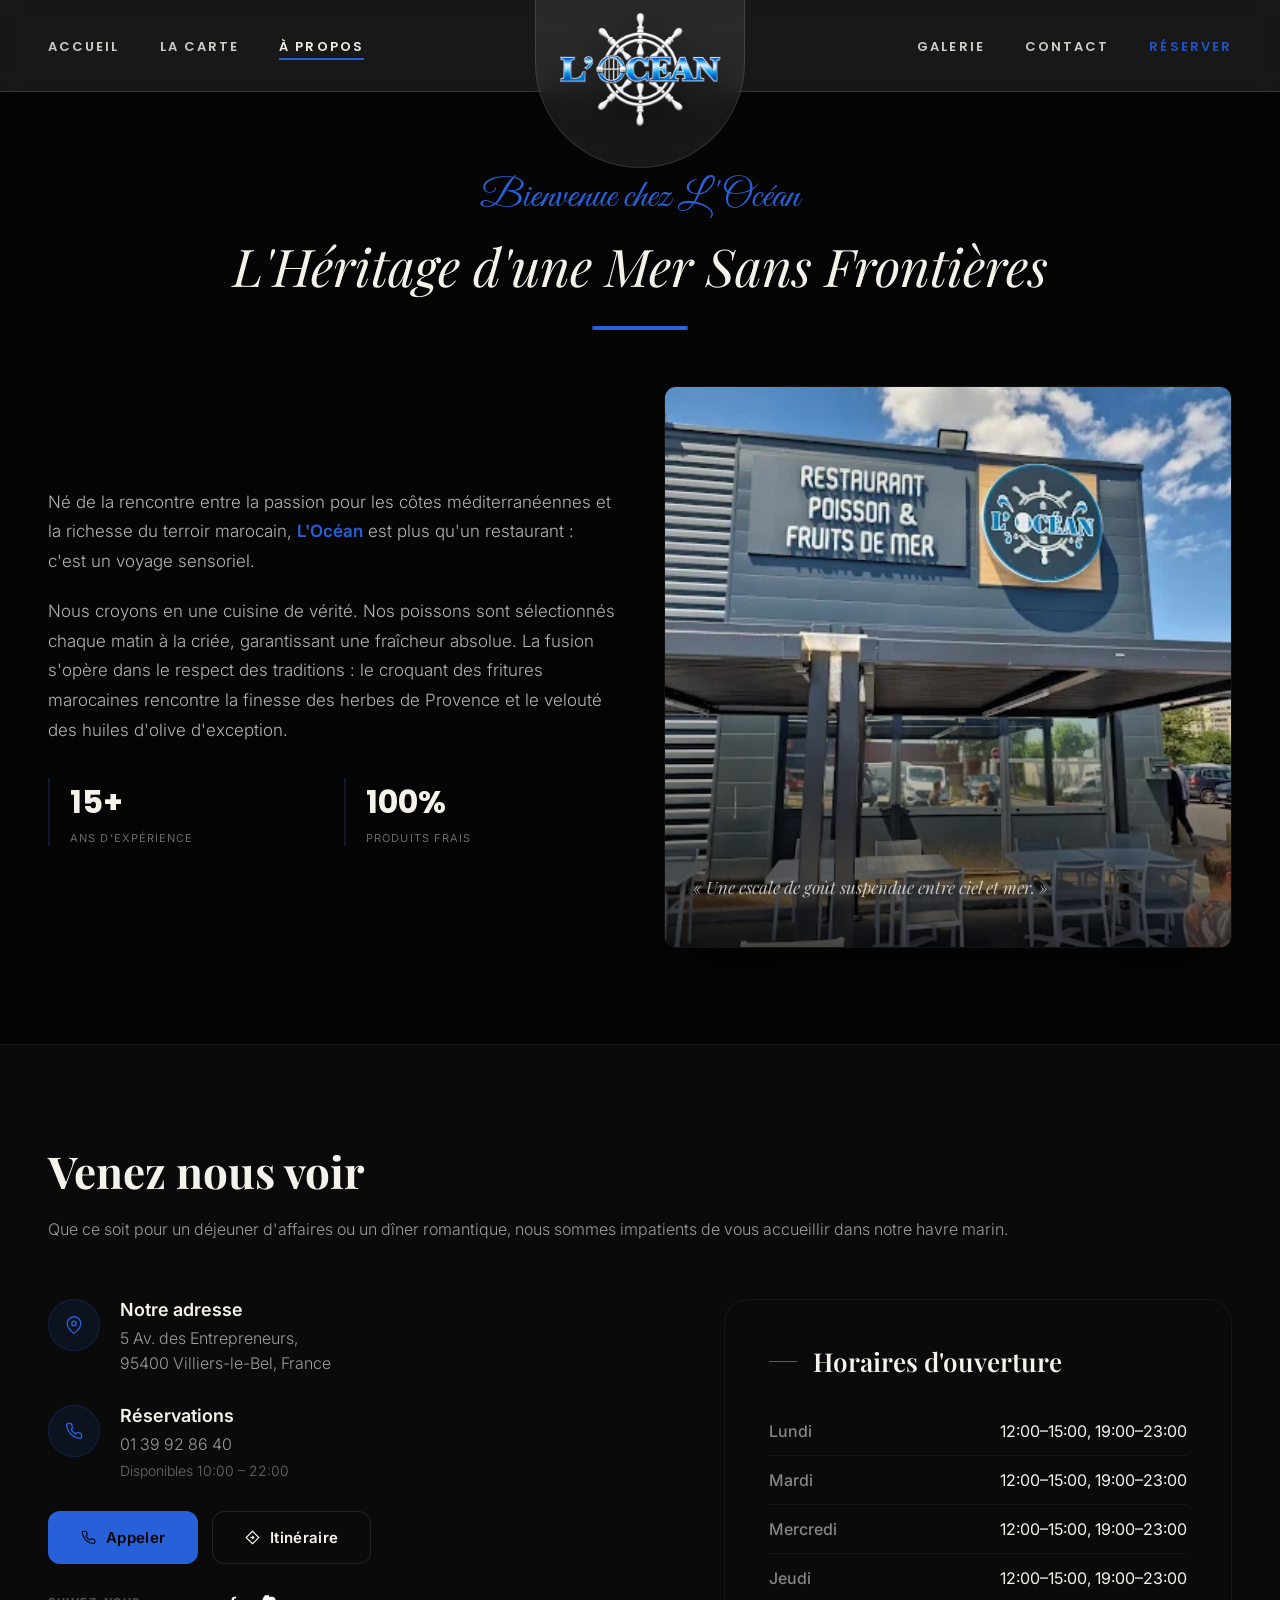
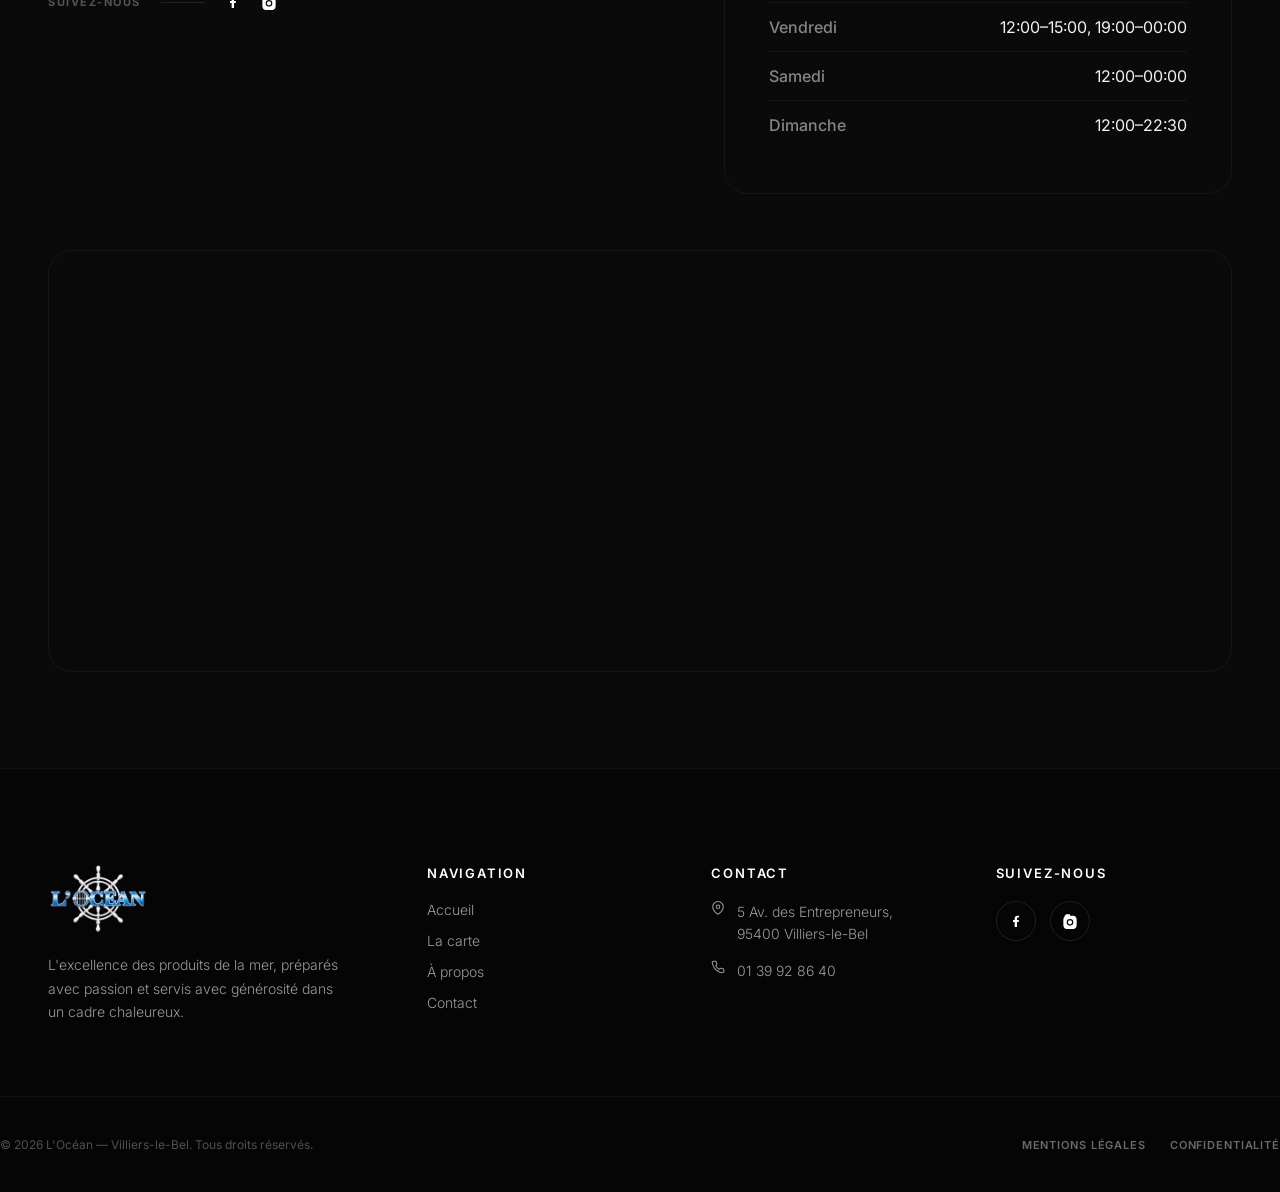
==== commit ceb3beb1: "Navbar redesign, combined hero platter, Google Maps embed, cleaner specialties - New navbar per Figm" ====
--- a/contact.html
+++ b/contact.html
@@ -14,21 +14,27 @@
 <body>
 
 	<header class="navbar" id="navbar">
+		<div class="navbar__bar"></div>
+		<div class="navbar__notch"></div>
 		<div class="navbar__inner">
+			<button class="nav-toggle" id="navToggle" aria-label="Ouvrir le menu" aria-expanded="false">
+				<span></span><span></span><span></span>
+			</button>
 			<a href="index.html" class="brand">
 				<img src="assets/logo.png" alt="L'Océan" class="brand-logo">
 			</a>
-			<button class="nav-toggle" id="navToggle" aria-label="Ouvrir le menu" aria-expanded="false">
-				<span></span><span></span><span></span>
-			</button>
-			<ul class="nav-links" id="navLinks">
-				<li><a href="index.html">Accueil</a></li>
-				<li><a href="menu.html">La carte</a></li>
-				<li><a href="contact.html" class="is-active">À propos</a></li>
-				<li><a href="galerie.html">Galerie</a></li>
-				<li><a href="contact.html#contact">Contact</a></li>
-			</ul>
-			<a href="reservation.html" class="btn btn--solid">Réserver</a>
+			<div class="nav-links" id="navLinks">
+				<ul class="nav-group nav-group--left">
+					<li><a href="index.html">Accueil</a></li>
+					<li><a href="menu.html">La carte</a></li>
+					<li><a href="contact.html" class="is-active">À propos</a></li>
+				</ul>
+				<ul class="nav-group nav-group--right">
+					<li><a href="galerie.html">Galerie</a></li>
+					<li><a href="contact.html#contact">Contact</a></li>
+					<li><a href="reservation.html" class="nav-cta">Réserver</a></li>
+				</ul>
+			</div>
 		</div>
 	</header>
 
@@ -118,14 +124,13 @@
 					</div>
 				</div>
 
-				<div class="map-frame" style="position:relative;">
-					<img src="assets/about-map.png" alt="Plan d'accès au restaurant L'Océan, Villiers-le-Bel">
-					<div style="position:absolute;left:50%;top:50%;transform:translate(-50%,-50%);text-align:center;">
-						<div style="width:56px;height:56px;border-radius:50%;background:var(--accent);display:flex;align-items:center;justify-content:center;box-shadow:0 0 20px rgba(40,96,218,.5);margin:0 auto;">
-							<svg class="icon" viewBox="0 0 24 24" stroke="currentColor" stroke-width="1.8" stroke-linecap="round" stroke-linejoin="round" style="color:var(--bg);font-size:22px;" fill="none"><circle cx="12" cy="5" r="2"/><path d="M12 7v14M5 12H2a10 10 0 0 0 10 10 10 10 0 0 0 10-10h-3M8 9l-3 3M16 9l3 3"/></svg>
-						</div>
-						<span style="display:inline-block;margin-top:10px;background:var(--bg);border:1px solid var(--line-strong);border-radius:8px;padding:6px 14px;font-family:var(--font-serif);font-weight:700;font-size:14px;color:var(--cream);">L'Océan Restaurant</span>
-					</div>
+				<div class="map-frame">
+					<iframe
+						title="Plan d'accès au restaurant L'Océan à Villiers-le-Bel"
+						src="https://www.google.com/maps?q=5+Avenue+des+Entrepreneurs+95400+Villiers-le-Bel&output=embed"
+						loading="lazy"
+						referrerpolicy="no-referrer-when-downgrade"
+						allowfullscreen></iframe>
 				</div>
 			</div>
 		</section>
--- a/style.css
+++ b/style.css
@@ -100,42 +100,80 @@
 .link-underline:hover{ color: var(--accent); }
 
 /* =========================================================
-   NAVBAR
+   NAVBAR — barre translucide + bulle logo centrale (Figma)
    ========================================================= */
 .navbar{
   position: fixed;
   top:0; left:0; right:0;
   z-index: 50;
-  backdrop-filter: blur(10px);
-  -webkit-backdrop-filter: blur(10px);
-  background: rgba(5,5,5,.55);
-  border-bottom: 1px solid var(--line);
+  height: 92px;
+}
+.navbar__bar{
+  position:absolute; inset:0;
+  background: rgba(255,255,255,.08);
+  backdrop-filter: blur(12px);
+  -webkit-backdrop-filter: blur(12px);
+  border-bottom: 1px solid rgba(255,255,255,.12);
+}
+/* la protubérance ronde centrale qui accueille le logo */
+.navbar__notch{
+  position:absolute;
+  left:50%; top:0;
+  transform: translateX(-50%);
+  width: 210px; height: 168px;
+  background: rgba(255,255,255,.08);
+  backdrop-filter: blur(12px);
+  -webkit-backdrop-filter: blur(12px);
+  border-radius: 0 0 999px 999px;
+  border-bottom:1px solid rgba(255,255,255,.12);
+  border-left:1px solid rgba(255,255,255,.12);
+  border-right:1px solid rgba(255,255,255,.12);
+  z-index:1;
 }
 .navbar__inner{
+  position:relative;
+  z-index:2;
   max-width: var(--container);
   margin:0 auto;
-  padding: 26px 48px;
+  height: 92px;
+  padding: 0 48px;
   display:flex;
   align-items:center;
   justify-content:space-between;
   gap:24px;
 }
-.brand-logo{ height: 68px; width:auto; }
+.brand{
+  position:absolute;
+  left:50%; top:12px;
+  transform: translateX(-50%);
+  z-index:3;
+}
+.brand-logo{ height: 116px; width:auto; filter: drop-shadow(0 6px 14px rgba(0,0,0,.5)); }
+
 .nav-links{
+  flex:1;
   display:flex;
-  gap: 36px;
   align-items:center;
-}
+  justify-content:space-between;
+}
+.nav-group{
+  display:flex;
+  gap: 40px;
+  align-items:center;
+}
+.nav-group--left{ padding-right: 120px; }
+.nav-group--right{ padding-left: 120px; }
 .nav-links a{
   font-family: var(--font-nav);
   font-size: 13px;
   font-weight: 600;
-  letter-spacing:.14em;
+  letter-spacing:.16em;
   text-transform: uppercase;
   color: var(--cream-soft);
-  opacity:.8;
+  opacity:.85;
   position:relative;
   padding-bottom:4px;
+  white-space:nowrap;
 }
 .nav-links a::after{
   content:'';
@@ -148,6 +186,7 @@
 .nav-links a:hover::after{ transform: scaleX(1); }
 .nav-links a.is-active{ opacity:1; }
 .nav-links a.is-active::after{ transform: scaleX(1); }
+.nav-links a.nav-cta{ color: var(--accent); }
 
 .nav-toggle{
   display:none;
@@ -161,7 +200,7 @@
 .nav-toggle span{ width:24px; height:2px; background:#fff; border-radius:2px; }
 
 /* pousse le contenu sous la nav fixe (pages secondaires, pas l'accueil qui gère son propre hero) */
-.page-shell{ padding-top: 120px; }
+.page-shell{ padding-top: 132px; }
 
 /* =========================================================
    HERO (accueil)
@@ -208,18 +247,13 @@
 }
 .hero__actions{ display:flex; align-items:center; gap:28px; flex-wrap:wrap; }
 
-.hero__visual{ position:relative; height: 560px; }
-.hero__plate{
-  position:absolute; right:0; top:8%;
-  width: 78%;
-  filter: drop-shadow(0 30px 40px rgba(0,0,0,.6));
-}
-.hero__deco{ position:absolute; filter: drop-shadow(0 12px 16px rgba(0,0,0,.5)); }
-.hero__deco--1{ width:140px; left:6%; top:0; transform: rotate(10deg); }
-.hero__deco--2{ width:110px; left:0; bottom:6%; transform: rotate(-18deg); }
-.hero__sprig{ position:absolute; width:140px; opacity:.9; }
-.hero__sprig--1{ right:2%; top:-4%; transform: rotate(12deg); }
-.hero__sprig--2{ left:0; bottom:34%; transform: rotate(168deg); }
+.hero__visual{ position:relative; display:flex; align-items:center; justify-content:center; }
+.hero__platter{
+  width: 100%;
+  max-width: 560px;
+  height: auto;
+  filter: drop-shadow(0 30px 45px rgba(0,0,0,.55));
+}
 
 /* =========================================================
    ÉTAPES ("Vous choisissez. On prépare.")
@@ -289,40 +323,15 @@
   border-top: 1px solid var(--line);
   border-bottom: 1px solid var(--line);
 }
-.specialties__intro{ margin-bottom: 56px; }
+.specialties__intro{ margin-bottom: 24px; max-width: 620px; margin-left:auto; margin-right:auto; }
 .specialties__intro h2{ font-family: var(--font-serif); font-weight:700; font-size: clamp(30px,4.4vw,52px); color: var(--cream); letter-spacing:.02em; }
-.specialties__intro .rule{ width:96px; height:3px; background: var(--accent); border-radius:999px; margin: 24px auto 0; }
+.specialties__intro .rule{ width:96px; height:3px; background: var(--accent); border-radius:999px; margin: 24px auto 20px; }
+.specialties__intro .lead{ text-align:center; }
 .specialties__photo{
-  max-width: min(560px, 100%);
-  margin: 0 auto 48px;
-  filter: drop-shadow(0 35px 35px rgba(0,0,0,.7));
-}
-.specialties-thumbs{ display:flex; align-items:center; justify-content:center; gap:32px; }
-.thumb-arrow{
-  width:48px; height:48px;
-  border-radius:50%;
-  border:1px solid var(--line-strong);
-  background:transparent;
-  color: var(--text-70);
-  display:flex; align-items:center; justify-content:center;
-  cursor:pointer;
-  flex-shrink:0;
-}
-.thumb-arrow:hover{ background: rgba(255,255,255,.06); }
-.thumbs{ display:flex; gap:28px; }
-.thumb{ display:flex; flex-direction:column; align-items:center; gap:14px; cursor:pointer; }
-.thumb__img{
-  width:96px; height:96px;
-  border-radius:16px;
-  background: var(--bg-card-2);
-  border:2px solid #292929;
-  overflow:hidden;
-  padding:6px;
-}
-.thumb__img img{ width:100%; height:100%; object-fit:contain; }
-.thumb.is-active .thumb__img{ border-color: var(--accent); }
-.thumb__label{ font-size:11px; letter-spacing:.1em; text-transform:uppercase; color: var(--text-40); }
-.thumb.is-active .thumb__label{ color: var(--cream); }
+  max-width: min(520px, 100%);
+  margin: 8px auto 40px;
+  filter: drop-shadow(0 35px 40px rgba(0,0,0,.6));
+}
 
 /* =========================================================
    AVIS CLIENTS
@@ -662,6 +671,7 @@
 
 .map-frame{ border:1px solid var(--line); border-radius: var(--radius); overflow:hidden; margin-top:56px; }
 .map-frame img{ width:100%; display:block; }
+.map-frame iframe{ width:100%; height:420px; border:0; display:block; filter: grayscale(.2) invert(.92) hue-rotate(180deg) contrast(.9) brightness(.9); }
 
 /* =========================================================
    GALERIE
@@ -718,27 +728,38 @@
   .footer-grid{ grid-template-columns: 1fr 1fr; }
 }
 
-@media (max-width: 760px){
-  .container{ padding: 0 22px; }
-  .navbar__inner{ padding: 18px 22px; }
-  .brand-logo{ height:52px; }
-  .nav-toggle{ display:flex; }
+@media (max-width: 900px){
+  .navbar{ height: 76px; }
+  .navbar__bar{ border-bottom:1px solid var(--line); }
+  .navbar__notch{ display:none; }
+  .navbar__inner{ height:76px; padding: 0 22px; }
+  .brand{ position:static; transform:none; }
+  .brand-logo{ height:54px; filter:none; }
+  .nav-toggle{ display:flex; order:3; }
+  .navbar__inner{ justify-content:space-between; }
   .nav-links{
     position:fixed; top:0; right:0;
-    height:100vh; width: min(78vw, 320px);
+    height:100vh; width: min(80vw, 320px);
     background: #0a0a0a;
     flex-direction:column;
     justify-content:center;
-    gap: 30px;
+    align-items:center;
+    gap: 24px;
     transform: translateX(100%);
     transition: transform .35s ease;
     z-index: 20;
     border-left: 1px solid var(--line);
+    flex:none;
   }
+  .nav-group{ flex-direction:column; gap:24px; }
+  .nav-group--left, .nav-group--right{ padding:0; }
   .nav-links.is-open{ transform: translateX(0); }
-  .navbar .btn--solid{ display:none; }
-  .page-shell{ padding-top: 96px; }
-  .hero{ padding-top:150px; }
+}
+
+@media (max-width: 760px){
+  .container{ padding: 0 22px; }
+  .page-shell{ padding-top: 100px; }
+  .hero{ padding-top:130px; }
   .hero__actions{ flex-direction:column; align-items:flex-start; gap:18px; }
   .menu-grid{ grid-template-columns: 1fr; }
   .gallery-grid{ grid-template-columns: 1fr; }
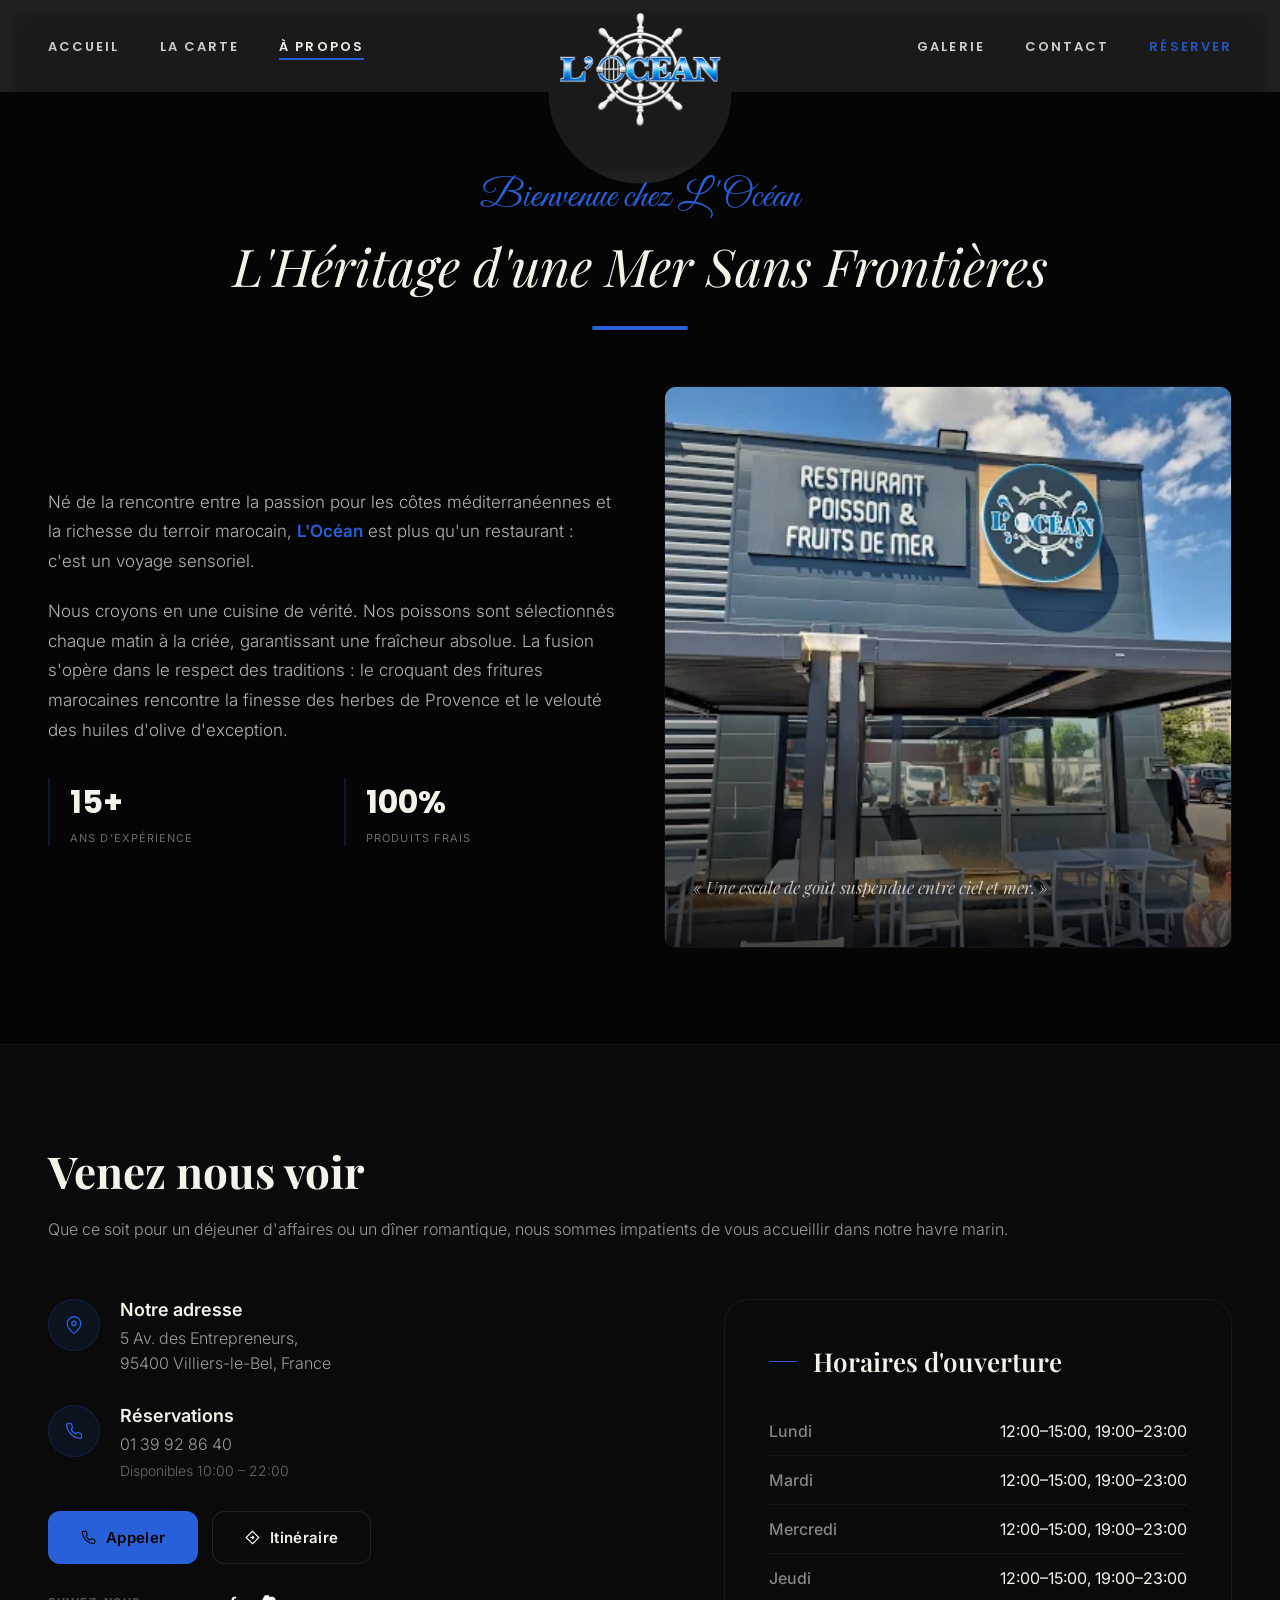
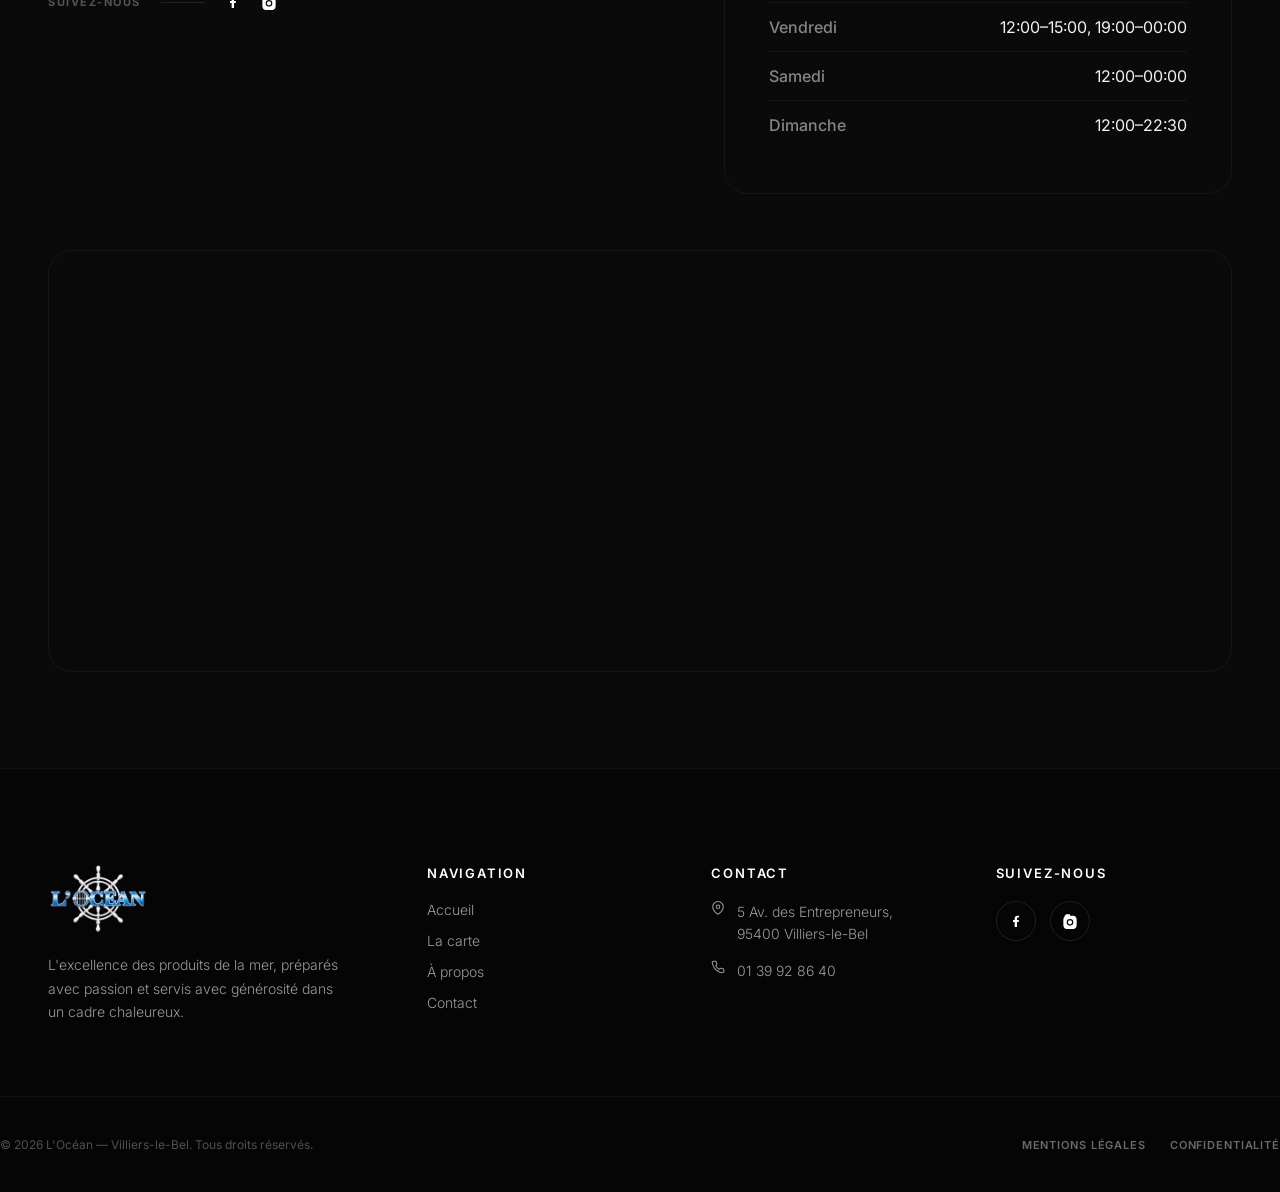
==== commit dec66e3e: "Merge navbar bar+bubble into one union shape; tighten hero spacing Replaces the two overlapping navb" ====
--- a/contact.html
+++ b/contact.html
@@ -14,8 +14,7 @@
 <body>
 
 	<header class="navbar" id="navbar">
-		<div class="navbar__bar"></div>
-		<div class="navbar__notch"></div>
+		<div class="navbar__shape" aria-hidden="true"></div>
 		<div class="navbar__inner">
 			<button class="nav-toggle" id="navToggle" aria-label="Ouvrir le menu" aria-expanded="false">
 				<span></span><span></span><span></span>
--- a/style.css
+++ b/style.css
@@ -108,27 +108,26 @@
   z-index: 50;
   height: 92px;
 }
-.navbar__bar{
-  position:absolute; inset:0;
+/* forme unique = rectangle + cercle central fusionnés (union, façon Figma) */
+.navbar__shape{
+  --barH: 92px;
+  --r: 92px;
+  position:absolute; left:0; right:0; top:0;
+  height: 184px;
   background: rgba(255,255,255,.08);
   backdrop-filter: blur(12px);
   -webkit-backdrop-filter: blur(12px);
-  border-bottom: 1px solid rgba(255,255,255,.12);
-}
-/* la protubérance ronde centrale qui accueille le logo */
-.navbar__notch{
-  position:absolute;
-  left:50%; top:0;
-  transform: translateX(-50%);
-  width: 210px; height: 168px;
-  background: rgba(255,255,255,.08);
-  backdrop-filter: blur(12px);
-  -webkit-backdrop-filter: blur(12px);
-  border-radius: 0 0 999px 999px;
-  border-bottom:1px solid rgba(255,255,255,.12);
-  border-left:1px solid rgba(255,255,255,.12);
-  border-right:1px solid rgba(255,255,255,.12);
+  pointer-events:none;
   z-index:1;
+  /* masque : bande pleine largeur (la barre) + cercle centré sur son bord bas (la bulle) */
+  -webkit-mask:
+    linear-gradient(#000,#000) top left / 100% var(--barH) no-repeat,
+    radial-gradient(circle var(--r) at 50% var(--barH), #000 99%, transparent 100%);
+  mask:
+    linear-gradient(#000,#000) top left / 100% var(--barH) no-repeat,
+    radial-gradient(circle var(--r) at 50% var(--barH), #000 99%, transparent 100%);
+  /* fin liséré qui suit le contour de l'union */
+  filter: drop-shadow(0 1px 0 rgba(255,255,255,.14));
 }
 .navbar__inner{
   position:relative;
@@ -148,7 +147,7 @@
   transform: translateX(-50%);
   z-index:3;
 }
-.brand-logo{ height: 116px; width:auto; filter: drop-shadow(0 6px 14px rgba(0,0,0,.5)); }
+.brand-logo{ height: 116px; width:auto; }
 
 .nav-links{
   flex:1;
@@ -208,8 +207,8 @@
 .hero{
   position:relative;
   overflow:hidden;
-  padding: 200px 0 88px;
-  min-height: 92vh;
+  padding: 128px 0 72px;
+  min-height: 78vh;
   display:flex;
   align-items:center;
 }
@@ -252,7 +251,6 @@
   width: 100%;
   max-width: 560px;
   height: auto;
-  filter: drop-shadow(0 30px 45px rgba(0,0,0,.55));
 }
 
 /* =========================================================
@@ -284,7 +282,6 @@
   font-size:28px;
   color: var(--gold);
   position:relative; z-index:1;
-  box-shadow: 0 20px 25px -5px rgba(0,0,0,.3);
 }
 .step h3{ font-size:20px; margin-bottom:10px; }
 .step p{ font-size:14px; color: var(--text-50); font-weight:300; line-height:1.7; margin:0; }
@@ -307,7 +304,6 @@
   aspect-ratio:1;
   overflow:hidden;
   margin: 0 auto 24px;
-  box-shadow: 0 30px 50px -12px rgba(0,0,0,.6);
 }
 .craving-card__photo img{ width:100%; height:100%; object-fit:cover; }
 .craving-card h3{ font-family: var(--font-serif); font-weight:400; font-size:28px; color: var(--accent); margin-bottom:14px; }
@@ -330,7 +326,6 @@
 .specialties__photo{
   max-width: min(520px, 100%);
   margin: 8px auto 40px;
-  filter: drop-shadow(0 35px 40px rgba(0,0,0,.6));
 }
 
 /* =========================================================
@@ -476,7 +471,6 @@
 .menu-card__photo{
   position:absolute; top:-56px; left:50%; transform:translateX(-50%);
   width:132px; height:132px;
-  filter: drop-shadow(0 14px 18px rgba(0,0,0,.6));
 }
 .menu-card__photo img{ width:100%; height:100%; object-fit:contain; }
 .menu-card__tag{
@@ -604,7 +598,7 @@
   margin-top: 40px;
 }
 .reservation-side{ display:flex; flex-direction:column; align-items:center; gap:40px; }
-.reservation-side img{ border-radius: var(--radius); width:100%; max-width:420px; box-shadow: 0 30px 60px -20px rgba(0,0,0,.6); }
+.reservation-side img{ border-radius: var(--radius); width:100%; max-width:420px; }
 .reservation-info{
   background: rgba(26,26,26,.8);
   border: 1px solid var(--line-strong);
@@ -634,7 +628,7 @@
 .about-stat{ flex:1; border-left:2px solid var(--accent-20); padding-left:20px; }
 .about-stat b{ display:block; font-family: var(--font-nav); font-weight:700; font-size:32px; color: var(--cream); }
 .about-stat span{ font-size:11px; letter-spacing:.1em; text-transform:uppercase; color: var(--text-40); }
-.about-photo{ position:relative; border-radius: var(--radius-sm); overflow:hidden; box-shadow: 0 30px 60px -20px rgba(0,0,0,.6); border: 1px solid var(--line); }
+.about-photo{ position:relative; border-radius: var(--radius-sm); overflow:hidden; border: 1px solid var(--line); }
 .about-photo img{ width:100%; height:560px; object-fit:cover; }
 .about-photo::after{
   content:'';
@@ -702,7 +696,7 @@
   transition: opacity .25s ease;
 }
 .lightbox.is-open{ opacity:1; pointer-events:auto; }
-.lightbox__img{ max-width:min(880px,88vw); max-height:80vh; border-radius: var(--radius-sm); box-shadow: 0 30px 80px rgba(0,0,0,.6); }
+.lightbox__img{ max-width:min(880px,88vw); max-height:80vh; border-radius: var(--radius-sm); }
 .lightbox__caption{ position:absolute; bottom:30px; left:50%; transform:translateX(-50%); font-size:13.5px; color: var(--text-70); }
 .lightbox__close, .lightbox__prev, .lightbox__next{
   position:absolute; width:44px; height:44px; border-radius:50%;
@@ -730,8 +724,12 @@
 
 @media (max-width: 900px){
   .navbar{ height: 76px; }
-  .navbar__bar{ border-bottom:1px solid var(--line); }
-  .navbar__notch{ display:none; }
+  .navbar__shape{
+    height:76px;
+    -webkit-mask:none; mask:none;
+    filter:none;
+    border-bottom:1px solid var(--line);
+  }
   .navbar__inner{ height:76px; padding: 0 22px; }
   .brand{ position:static; transform:none; }
   .brand-logo{ height:54px; filter:none; }
